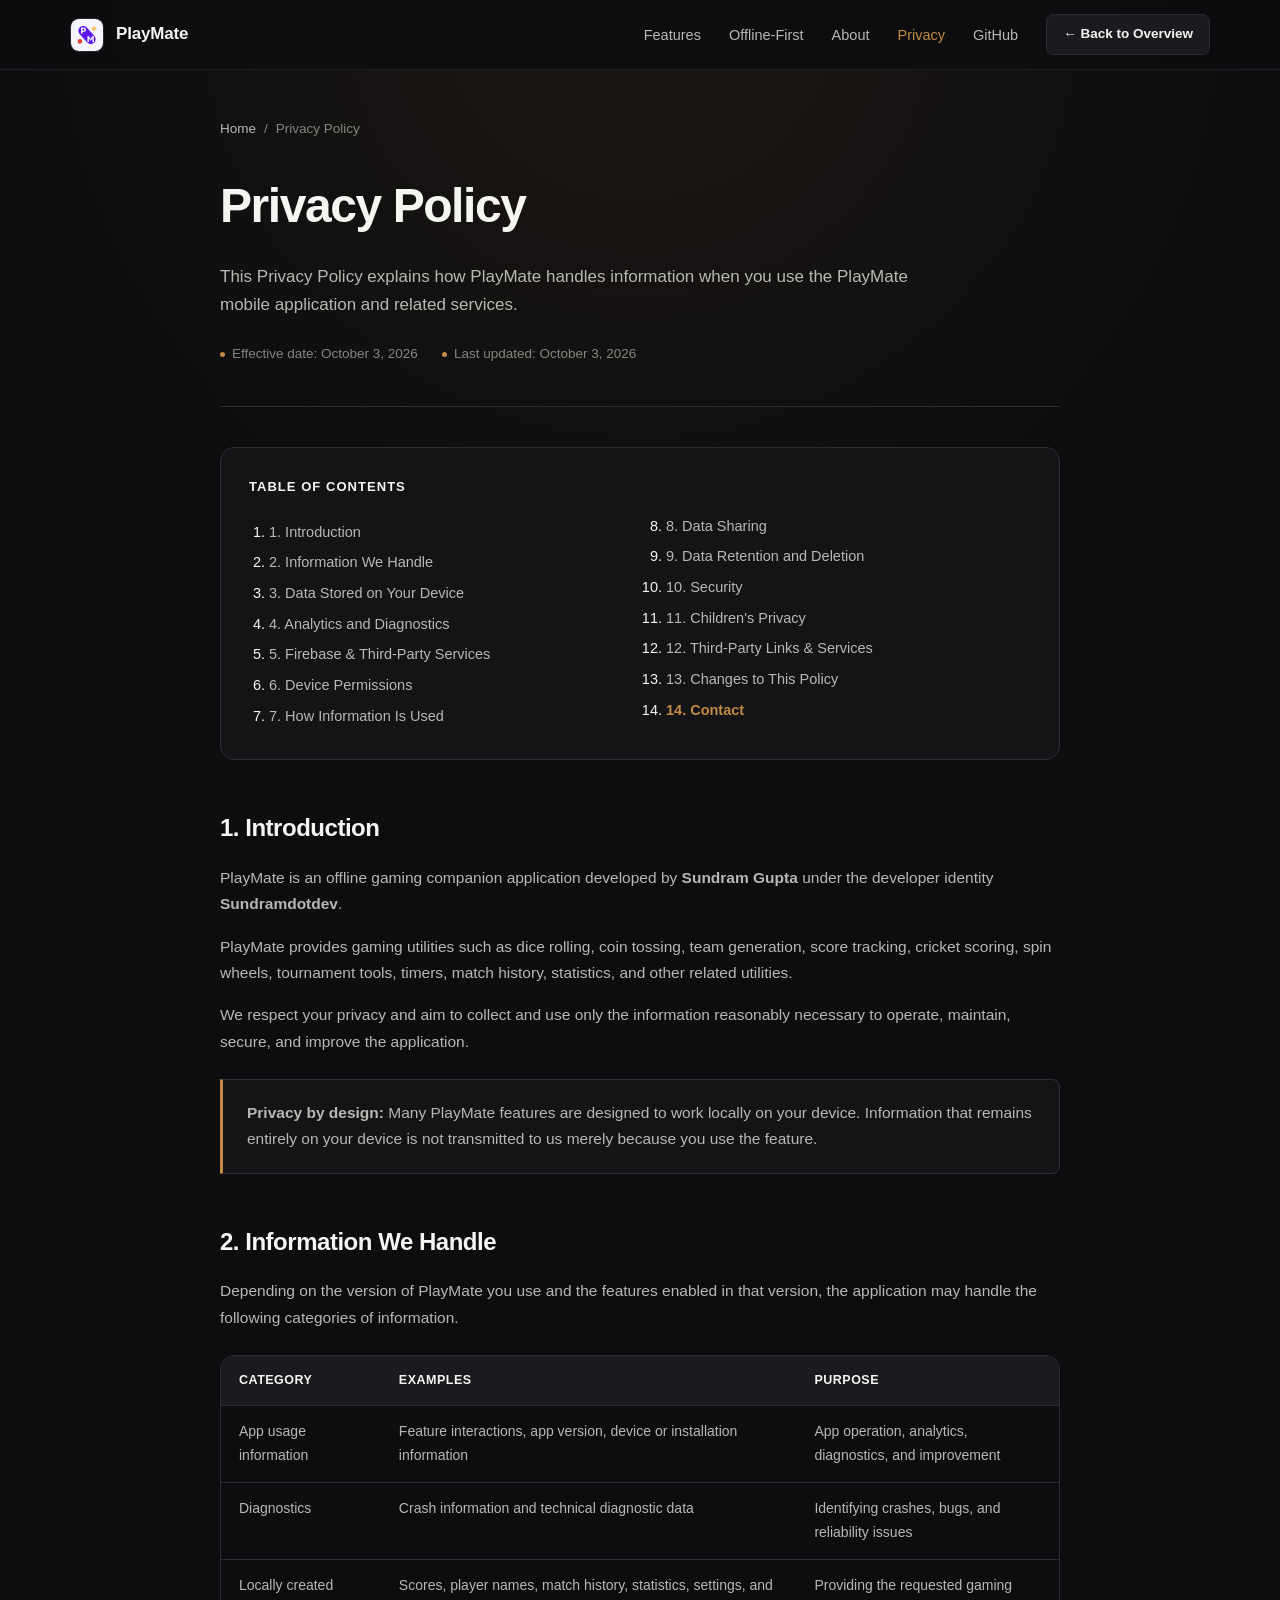
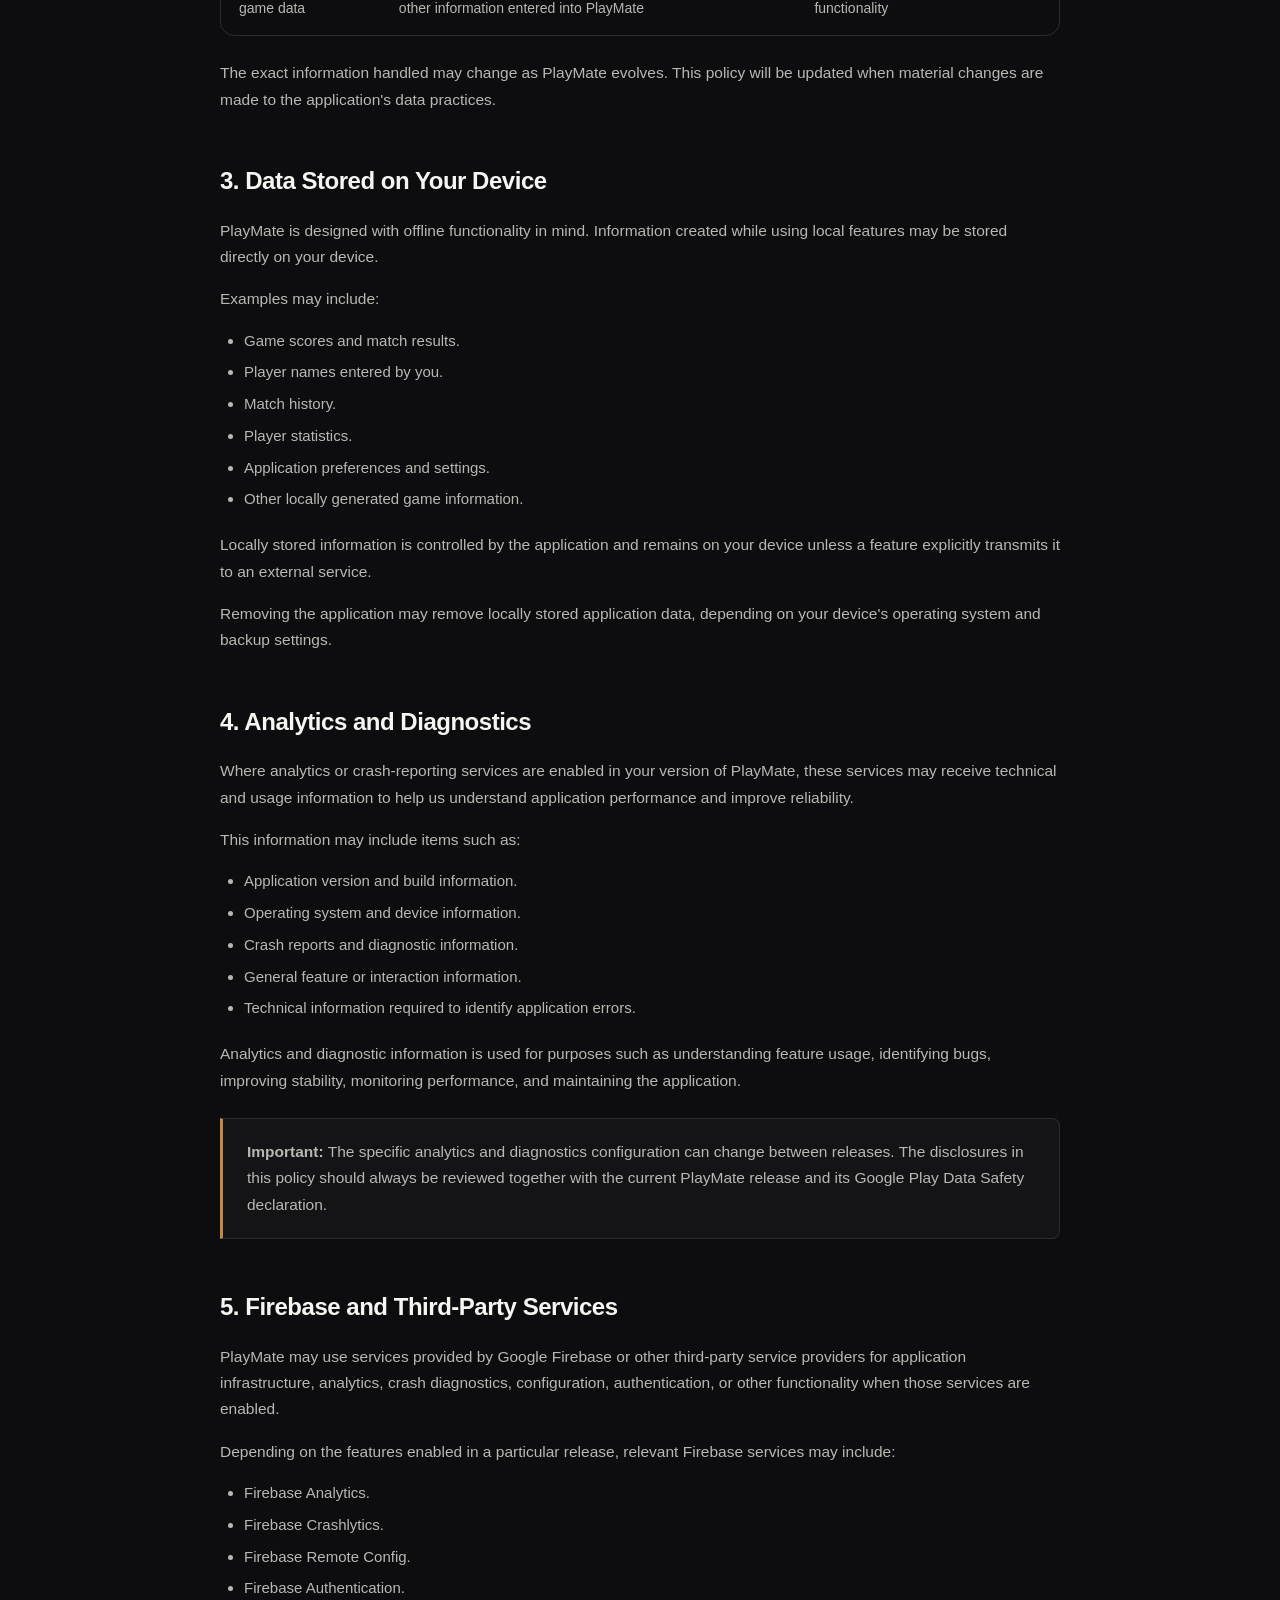
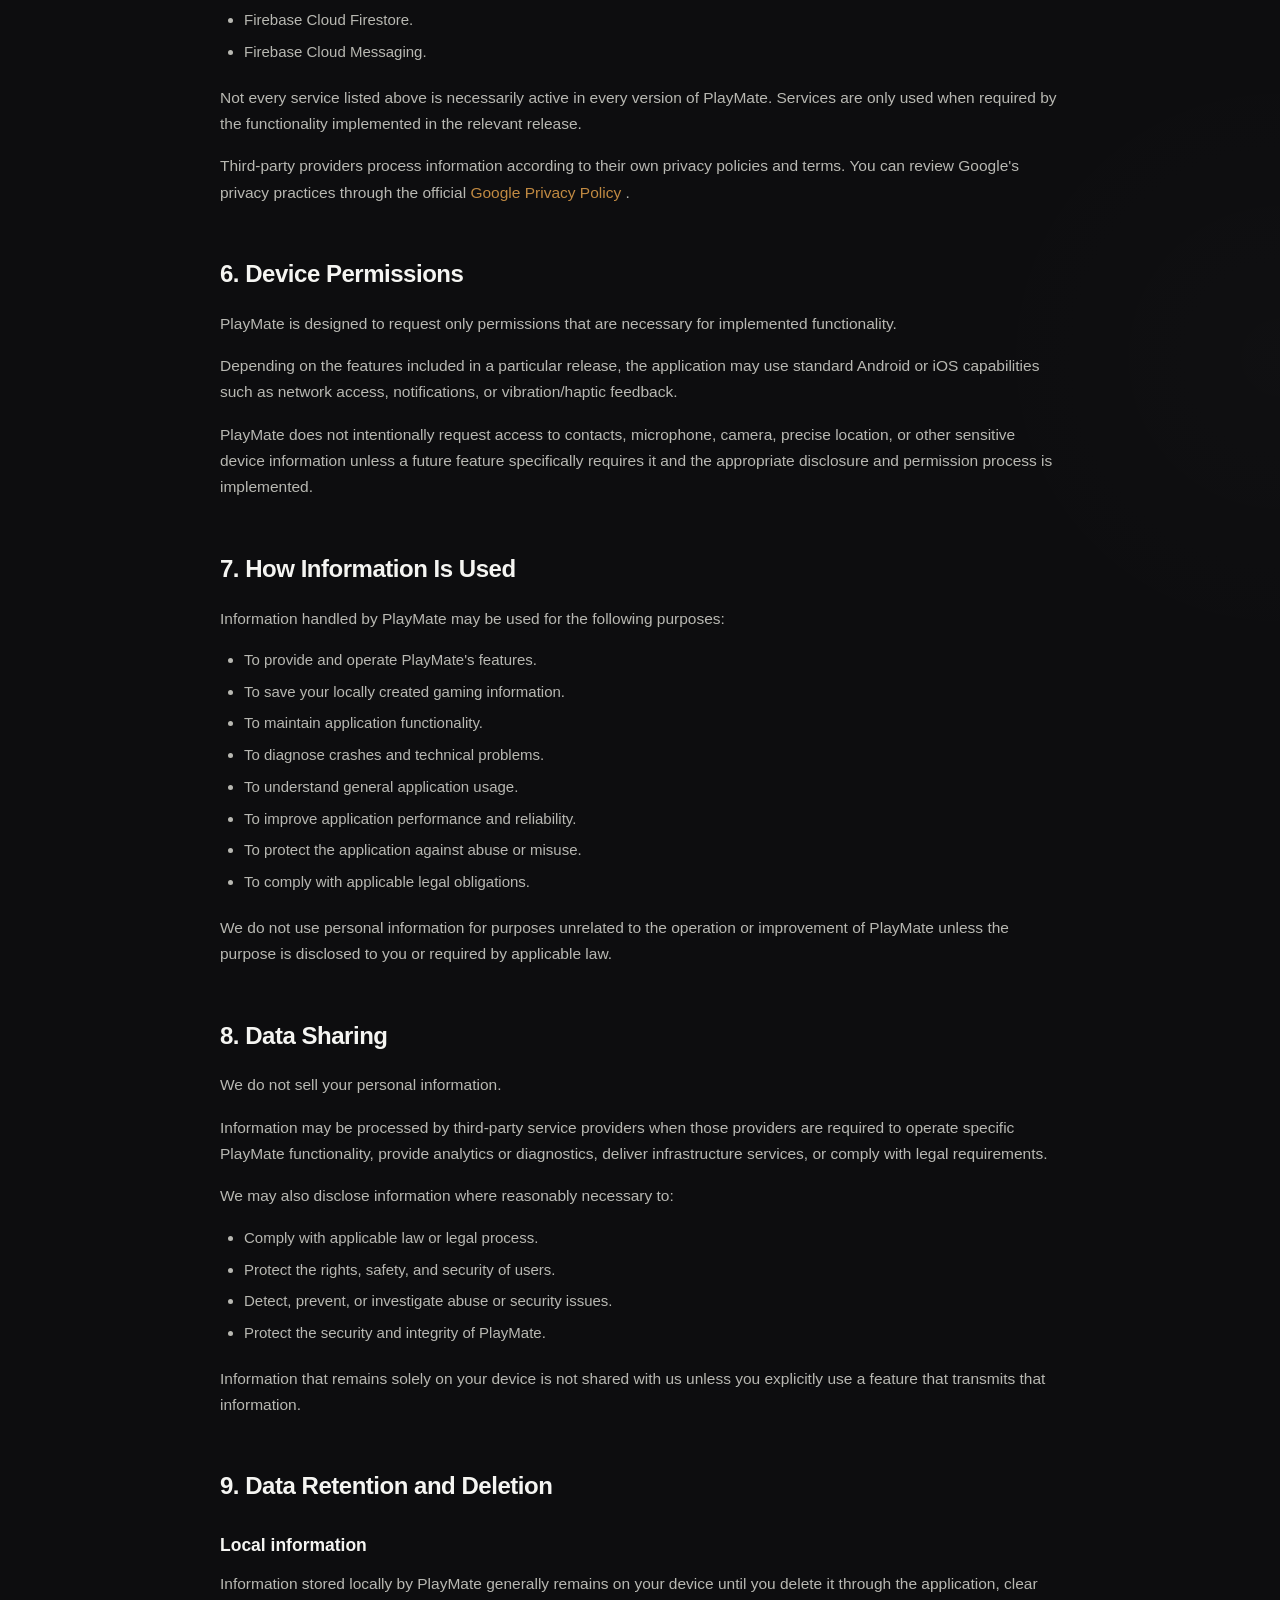
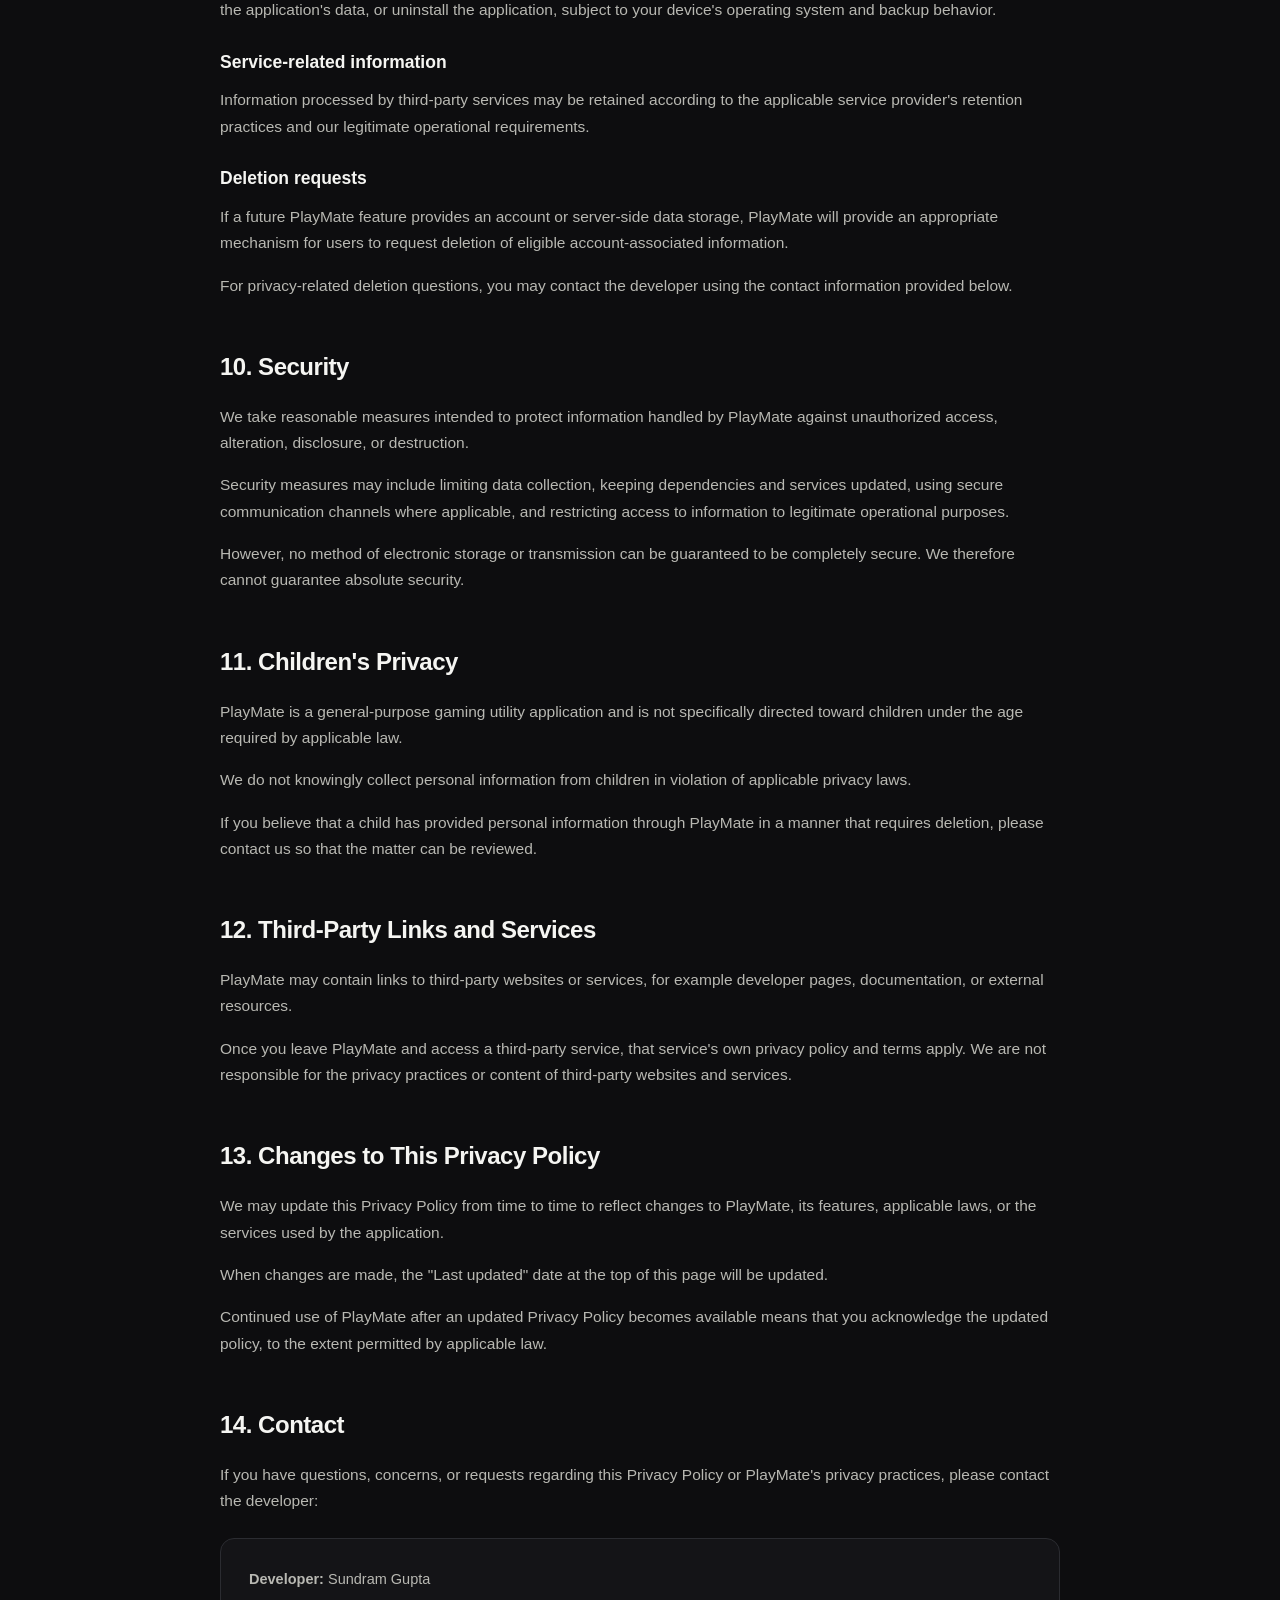
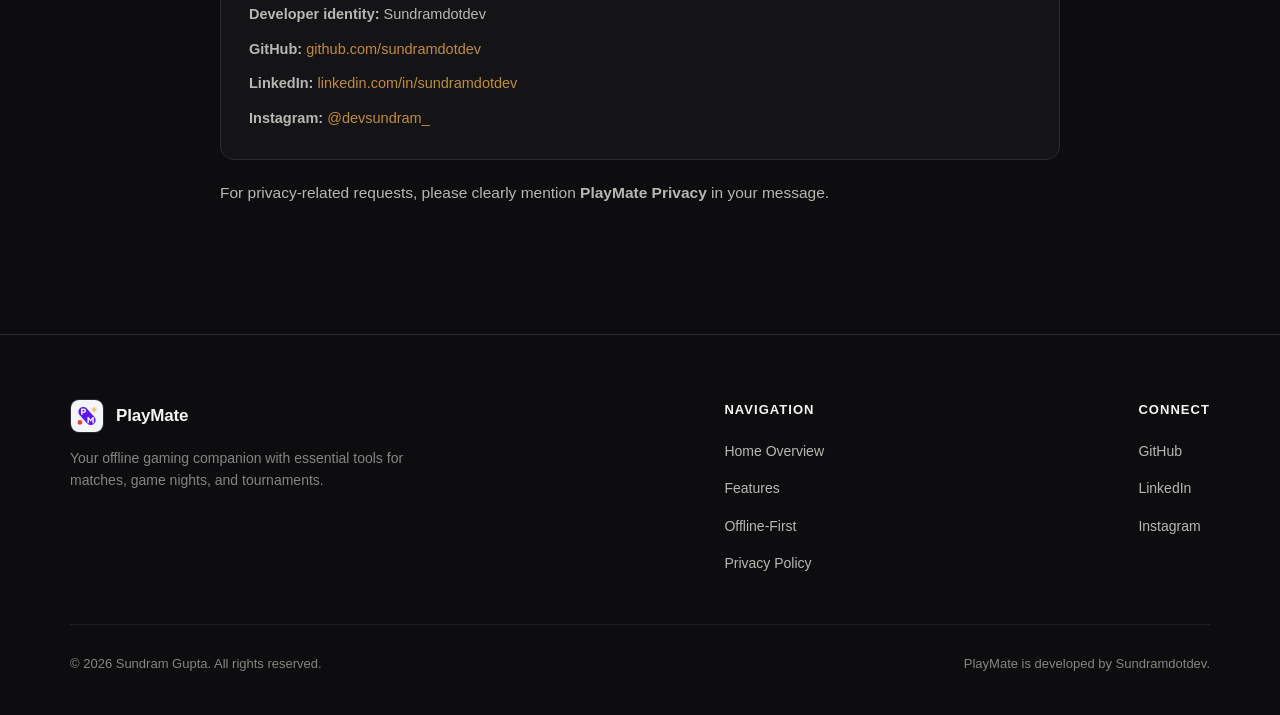
==== privacy-policy/index.html @ cf44ae7f "portfolio of playmate" ====
<!DOCTYPE html>
<html lang="en">
<head>
  <meta charset="UTF-8">
  <meta name="viewport" content="width=device-width, initial-scale=1.0">
  <meta
    name="description"
    content="PlayMate Privacy Policy — Learn how PlayMate handles information, device storage, analytics, diagnostics, security, and user privacy."
  >
  <meta name="robots" content="index, follow">
  <meta name="author" content="Sundram Gupta">
  <meta name="theme-color" content="#0D0D0F">

  <link rel="canonical" href="https://sundramdotdev.github.io/playmate-privacy-policy/privacy-policy/">

  <title>Privacy Policy — PlayMate</title>

  <!-- Favicon -->
  <link rel="icon" type="image/png" href="../assets/logo/favicon.png">
  <link rel="apple-touch-icon" href="../assets/logo/favicon.png">
  <link rel="manifest" href="../site.webmanifest">

  <!-- Open Graph / Social Sharing -->
  <meta property="og:type" content="website">
  <meta property="og:url" content="https://sundramdotdev.github.io/playmate-privacy-policy/privacy-policy/">
  <meta property="og:title" content="Privacy Policy — PlayMate">
  <meta property="og:description" content="Official PlayMate Privacy Policy — Explaining offline-first storage, analytics disclosures, permissions, and security.">
  <meta property="og:image" content="https://sundramdotdev.github.io/playmate-privacy-policy/assets/og/playmate-og.png">

  <!-- Twitter / X Cards -->
  <meta name="twitter:card" content="summary_large_image">
  <meta name="twitter:url" content="https://sundramdotdev.github.io/playmate-privacy-policy/privacy-policy/">
  <meta name="twitter:title" content="Privacy Policy — PlayMate">
  <meta name="twitter:description" content="Official PlayMate Privacy Policy — Explaining offline-first storage, analytics disclosures, permissions, and security.">
  <meta name="twitter:image" content="https://sundramdotdev.github.io/playmate-privacy-policy/assets/og/playmate-og.png">

  <!-- Structured Data -->
  <script type="application/ld+json">
  {
    "@context": "https://schema.org",
    "@type": "WebPage",
    "name": "PlayMate Privacy Policy",
    "url": "https://sundramdotdev.github.io/playmate-privacy-policy/privacy-policy/",
    "description": "Privacy Policy for the PlayMate mobile application and related services.",
    "datePublished": "2026-10-03",
    "dateModified": "2026-10-03",
    "publisher": {
      "@type": "Person",
      "name": "Sundram Gupta",
      "alternateName": "Sundramdotdev",
      "url": "https://github.com/sundramdotdev"
    }
  }
  </script>

  <!-- Production Stylesheet -->
  <link rel="stylesheet" href="../css/styles.css">
</head>
<body>
  <a href="#main-content" class="skip-link">Skip to main content</a>

  <!-- Global Header Navigation -->
  <header class="site-header">
    <div class="container nav-wrap">
      <a href="../" class="brand" aria-label="PlayMate home">
        <!-- Official PlayMate App Logo (512x512 px) -->
        <img
          src="../assets/logo/playmate-logo.png"
          alt="PlayMate logo"
          class="brand-icon"
          width="34"
          height="34"
        >
        <span>PlayMate</span>
      </a>

      <button
        class="mobile-menu-btn"
        aria-label="Toggle navigation menu"
        aria-expanded="false"
      >
        <svg fill="none" viewBox="0 0 24 24" stroke-width="2" stroke="currentColor">
          <path stroke-linecap="round" stroke-linejoin="round" d="M4 6h16M4 12h16M4 18h16"></path>
        </svg>
      </button>

      <nav aria-label="Main Navigation">
        <ul class="nav-links">
          <li><a href="../#features" class="nav-link">Features</a></li>
          <li><a href="../#offline" class="nav-link">Offline-First</a></li>
          <li><a href="../#philosophy" class="nav-link">About</a></li>
          <li><a href="./" class="nav-link active" aria-current="page">Privacy</a></li>
          <li>
            <a
              href="https://github.com/sundramdotdev"
              class="nav-link"
              target="_blank"
              rel="noopener noreferrer"
            >
              GitHub
            </a>
          </li>
          <li>
            <a href="../" class="nav-cta">
              <span>← Back to Overview</span>
            </a>
          </li>
        </ul>
      </nav>
    </div>
  </header>

  <!-- Main Content -->
  <main id="main-content" class="policy-page">
    <div class="container-narrow">

      <!-- Breadcrumbs -->
      <nav class="policy-breadcrumbs" aria-label="Breadcrumb">
        <a href="../">Home</a>
        <span aria-hidden="true">/</span>
        <span aria-current="page">Privacy Policy</span>
      </nav>

      <!-- Policy Header -->
      <header class="policy-header">
        <h1 class="policy-title">Privacy Policy</h1>

        <p class="policy-subtitle">
          This Privacy Policy explains how PlayMate handles information
          when you use the PlayMate mobile application and related services.
        </p>

        <div class="policy-meta">
          <div class="policy-meta-item">
            <span class="policy-meta-dot"></span>
            <span>Effective date: October 3, 2026</span>
          </div>

          <div class="policy-meta-item">
            <span class="policy-meta-dot"></span>
            <span>Last updated: October 3, 2026</span>
          </div>
        </div>
      </header>

      <!-- Table of Contents -->
      <nav class="toc-box" aria-label="Table of contents">
        <div class="toc-title">Table of Contents</div>
        <ol class="toc-list">
          <li><a href="#introduction">1. Introduction</a></li>
          <li><a href="#information">2. Information We Handle</a></li>
          <li><a href="#local-data">3. Data Stored on Your Device</a></li>
          <li><a href="#analytics">4. Analytics and Diagnostics</a></li>
          <li><a href="#firebase">5. Firebase & Third-Party Services</a></li>
          <li><a href="#permissions">6. Device Permissions</a></li>
          <li><a href="#use">7. How Information Is Used</a></li>
          <li><a href="#sharing">8. Data Sharing</a></li>
          <li><a href="#retention">9. Data Retention and Deletion</a></li>
          <li><a href="#security">10. Security</a></li>
          <li><a href="#children">11. Children's Privacy</a></li>
          <li><a href="#third-party">12. Third-Party Links & Services</a></li>
          <li><a href="#changes">13. Changes to This Policy</a></li>
          <li><a href="#contact">14. Contact</a></li>
        </ol>
      </nav>

      <!-- 1. Introduction -->
      <section id="introduction" class="policy-section">
        <h2>1. Introduction</h2>

        <p>
          PlayMate is an offline gaming companion application developed
          by <strong>Sundram Gupta</strong> under the developer identity
          <strong>Sundramdotdev</strong>.
        </p>

        <p>
          PlayMate provides gaming utilities such as dice rolling,
          coin tossing, team generation, score tracking, cricket
          scoring, spin wheels, tournament tools, timers, match
          history, statistics, and other related utilities.
        </p>

        <p>
          We respect your privacy and aim to collect and use only the
          information reasonably necessary to operate, maintain,
          secure, and improve the application.
        </p>

        <div class="policy-notice">
          <p>
            <strong>Privacy by design:</strong>
            Many PlayMate features are designed to work locally on your
            device. Information that remains entirely on your device is
            not transmitted to us merely because you use the feature.
          </p>
        </div>
      </section>

      <!-- 2. Information We Handle -->
      <section id="information" class="policy-section">
        <h2>2. Information We Handle</h2>

        <p>
          Depending on the version of PlayMate you use and the features
          enabled in that version, the application may handle the
          following categories of information.
        </p>

        <div class="data-table-wrapper">
          <table>
            <thead>
              <tr>
                <th scope="col">Category</th>
                <th scope="col">Examples</th>
                <th scope="col">Purpose</th>
              </tr>
            </thead>
            <tbody>
              <tr>
                <td>App usage information</td>
                <td>
                  Feature interactions, app version, device or
                  installation information
                </td>
                <td>
                  App operation, analytics, diagnostics, and
                  improvement
                </td>
              </tr>
              <tr>
                <td>Diagnostics</td>
                <td>
                  Crash information and technical diagnostic data
                </td>
                <td>
                  Identifying crashes, bugs, and reliability issues
                </td>
              </tr>
              <tr>
                <td>Locally created game data</td>
                <td>
                  Scores, player names, match history, statistics,
                  settings, and other information entered into
                  PlayMate
                </td>
                <td>
                  Providing the requested gaming functionality
                </td>
              </tr>
            </tbody>
          </table>
        </div>

        <p>
          The exact information handled may change as PlayMate evolves.
          This policy will be updated when material changes are made to
          the application's data practices.
        </p>
      </section>

      <!-- 3. Data Stored on Your Device -->
      <section id="local-data" class="policy-section">
        <h2>3. Data Stored on Your Device</h2>

        <p>
          PlayMate is designed with offline functionality in mind.
          Information created while using local features may be stored
          directly on your device.
        </p>

        <p>
          Examples may include:
        </p>

        <ul>
          <li>Game scores and match results.</li>
          <li>Player names entered by you.</li>
          <li>Match history.</li>
          <li>Player statistics.</li>
          <li>Application preferences and settings.</li>
          <li>Other locally generated game information.</li>
        </ul>

        <p>
          Locally stored information is controlled by the application
          and remains on your device unless a feature explicitly
          transmits it to an external service.
        </p>

        <p>
          Removing the application may remove locally stored
          application data, depending on your device's operating system
          and backup settings.
        </p>
      </section>

      <!-- 4. Analytics and Diagnostics -->
      <section id="analytics" class="policy-section">
        <h2>4. Analytics and Diagnostics</h2>

        <p>
          Where analytics or crash-reporting services are enabled in
          your version of PlayMate, these services may receive technical
          and usage information to help us understand application
          performance and improve reliability.
        </p>

        <p>
          This information may include items such as:
        </p>

        <ul>
          <li>Application version and build information.</li>
          <li>Operating system and device information.</li>
          <li>Crash reports and diagnostic information.</li>
          <li>General feature or interaction information.</li>
          <li>Technical information required to identify application errors.</li>
        </ul>

        <p>
          Analytics and diagnostic information is used for purposes such
          as understanding feature usage, identifying bugs, improving
          stability, monitoring performance, and maintaining the
          application.
        </p>

        <div class="policy-notice">
          <p>
            <strong>Important:</strong>
            The specific analytics and diagnostics configuration can
            change between releases. The disclosures in this policy
            should always be reviewed together with the current
            PlayMate release and its Google Play Data Safety
            declaration.
          </p>
        </div>
      </section>

      <!-- 5. Firebase and Third-Party Services -->
      <section id="firebase" class="policy-section">
        <h2>5. Firebase and Third-Party Services</h2>

        <p>
          PlayMate may use services provided by Google Firebase or other
          third-party service providers for application infrastructure,
          analytics, crash diagnostics, configuration, authentication,
          or other functionality when those services are enabled.
        </p>

        <p>
          Depending on the features enabled in a particular release,
          relevant Firebase services may include:
        </p>

        <ul>
          <li>Firebase Analytics.</li>
          <li>Firebase Crashlytics.</li>
          <li>Firebase Remote Config.</li>
          <li>Firebase Authentication.</li>
          <li>Firebase Cloud Firestore.</li>
          <li>Firebase Cloud Messaging.</li>
        </ul>

        <p>
          Not every service listed above is necessarily active in every
          version of PlayMate. Services are only used when required by
          the functionality implemented in the relevant release.
        </p>

        <p>
          Third-party providers process information according to their
          own privacy policies and terms. You can review Google's
          privacy practices through the official
          <a
            href="https://policies.google.com/privacy"
            target="_blank"
            rel="noopener noreferrer"
          >
            Google Privacy Policy
          </a>.
        </p>
      </section>

      <!-- 6. Device Permissions -->
      <section id="permissions" class="policy-section">
        <h2>6. Device Permissions</h2>

        <p>
          PlayMate is designed to request only permissions that are
          necessary for implemented functionality.
        </p>

        <p>
          Depending on the features included in a particular release,
          the application may use standard Android or iOS capabilities
          such as network access, notifications, or vibration/haptic
          feedback.
        </p>

        <p>
          PlayMate does not intentionally request access to contacts,
          microphone, camera, precise location, or other sensitive
          device information unless a future feature specifically
          requires it and the appropriate disclosure and permission
          process is implemented.
        </p>
      </section>

      <!-- 7. How Information Is Used -->
      <section id="use" class="policy-section">
        <h2>7. How Information Is Used</h2>

        <p>
          Information handled by PlayMate may be used for the following
          purposes:
        </p>

        <ul>
          <li>To provide and operate PlayMate's features.</li>
          <li>To save your locally created gaming information.</li>
          <li>To maintain application functionality.</li>
          <li>To diagnose crashes and technical problems.</li>
          <li>To understand general application usage.</li>
          <li>To improve application performance and reliability.</li>
          <li>To protect the application against abuse or misuse.</li>
          <li>To comply with applicable legal obligations.</li>
        </ul>

        <p>
          We do not use personal information for purposes unrelated to
          the operation or improvement of PlayMate unless the purpose is
          disclosed to you or required by applicable law.
        </p>
      </section>

      <!-- 8. Data Sharing -->
      <section id="sharing" class="policy-section">
        <h2>8. Data Sharing</h2>

        <p>
          We do not sell your personal information.
        </p>

        <p>
          Information may be processed by third-party service providers
          when those providers are required to operate specific PlayMate
          functionality, provide analytics or diagnostics, deliver
          infrastructure services, or comply with legal requirements.
        </p>

        <p>
          We may also disclose information where reasonably necessary
          to:
        </p>

        <ul>
          <li>Comply with applicable law or legal process.</li>
          <li>Protect the rights, safety, and security of users.</li>
          <li>Detect, prevent, or investigate abuse or security issues.</li>
          <li>Protect the security and integrity of PlayMate.</li>
        </ul>

        <p>
          Information that remains solely on your device is not shared
          with us unless you explicitly use a feature that transmits
          that information.
        </p>
      </section>

      <!-- 9. Data Retention and Deletion -->
      <section id="retention" class="policy-section">
        <h2>9. Data Retention and Deletion</h2>

        <h3>Local information</h3>
        <p>
          Information stored locally by PlayMate generally remains on
          your device until you delete it through the application,
          clear the application's data, or uninstall the application,
          subject to your device's operating system and backup behavior.
        </p>

        <h3>Service-related information</h3>
        <p>
          Information processed by third-party services may be retained
          according to the applicable service provider's retention
          practices and our legitimate operational requirements.
        </p>

        <h3>Deletion requests</h3>
        <p>
          If a future PlayMate feature provides an account or server-side
          data storage, PlayMate will provide an appropriate mechanism
          for users to request deletion of eligible account-associated
          information.
        </p>

        <p>
          For privacy-related deletion questions, you may contact the
          developer using the contact information provided below.
        </p>
      </section>

      <!-- 10. Security -->
      <section id="security" class="policy-section">
        <h2>10. Security</h2>

        <p>
          We take reasonable measures intended to protect information
          handled by PlayMate against unauthorized access, alteration,
          disclosure, or destruction.
        </p>

        <p>
          Security measures may include limiting data collection,
          keeping dependencies and services updated, using secure
          communication channels where applicable, and restricting
          access to information to legitimate operational purposes.
        </p>

        <p>
          However, no method of electronic storage or transmission can
          be guaranteed to be completely secure. We therefore cannot
          guarantee absolute security.
        </p>
      </section>

      <!-- 11. Children's Privacy -->
      <section id="children" class="policy-section">
        <h2>11. Children's Privacy</h2>

        <p>
          PlayMate is a general-purpose gaming utility application and
          is not specifically directed toward children under the age
          required by applicable law.
        </p>

        <p>
          We do not knowingly collect personal information from children
          in violation of applicable privacy laws.
        </p>

        <p>
          If you believe that a child has provided personal information
          through PlayMate in a manner that requires deletion, please
          contact us so that the matter can be reviewed.
        </p>
      </section>

      <!-- 12. Third-Party Links and Services -->
      <section id="third-party" class="policy-section">
        <h2>12. Third-Party Links and Services</h2>

        <p>
          PlayMate may contain links to third-party websites or services,
          for example developer pages, documentation, or external
          resources.
        </p>

        <p>
          Once you leave PlayMate and access a third-party service, that
          service's own privacy policy and terms apply. We are not
          responsible for the privacy practices or content of
          third-party websites and services.
        </p>
      </section>

      <!-- 13. Changes to This Privacy Policy -->
      <section id="changes" class="policy-section">
        <h2>13. Changes to This Privacy Policy</h2>

        <p>
          We may update this Privacy Policy from time to time to reflect
          changes to PlayMate, its features, applicable laws, or the
          services used by the application.
        </p>

        <p>
          When changes are made, the "Last updated" date at the top of
          this page will be updated.
        </p>

        <p>
          Continued use of PlayMate after an updated Privacy Policy
          becomes available means that you acknowledge the updated
          policy, to the extent permitted by applicable law.
        </p>
      </section>

      <!-- 14. Contact -->
      <section id="contact" class="policy-section">
        <h2>14. Contact</h2>

        <p>
          If you have questions, concerns, or requests regarding this
          Privacy Policy or PlayMate's privacy practices, please contact
          the developer:
        </p>

        <div class="contact-card">
          <p>
            <strong>Developer:</strong>
            Sundram Gupta
          </p>

          <p>
            <strong>Developer identity:</strong>
            Sundramdotdev
          </p>

          <p>
            <strong>GitHub:</strong>
            <a
              href="https://github.com/sundramdotdev"
              target="_blank"
              rel="noopener noreferrer"
            >
              github.com/sundramdotdev
            </a>
          </p>

          <p>
            <strong>LinkedIn:</strong>
            <a
              href="https://linkedin.com/in/sundramdotdev"
              target="_blank"
              rel="noopener noreferrer"
            >
              linkedin.com/in/sundramdotdev
            </a>
          </p>

          <p>
            <strong>Instagram:</strong>
            <a
              href="https://www.instagram.com/devsundram_?stkn=dXBva2IwMzZxbHY1"
              target="_blank"
              rel="noopener noreferrer"
            >
              @devsundram_
            </a>
          </p>
        </div>

        <p style="margin-top: 20px;">
          For privacy-related requests, please clearly mention
          <strong>PlayMate Privacy</strong> in your message.
        </p>
      </section>

    </div>
  </main>

  <!-- Global Footer -->
  <footer class="site-footer">
    <div class="container">
      <div class="footer-top">
        <div class="footer-brand">
          <a href="../" class="brand" aria-label="PlayMate home">
            <img
              src="../assets/logo/playmate-logo.png"
              alt="PlayMate logo"
              class="brand-icon"
              width="34"
              height="34"
            >
            <span>PlayMate</span>
          </a>
          <p>Your offline gaming companion with essential tools for matches, game nights, and tournaments.</p>
        </div>

        <div class="footer-nav-col">
          <h4>Navigation</h4>
          <ul class="footer-nav-links">
            <li><a href="../">Home Overview</a></li>
            <li><a href="../#features">Features</a></li>
            <li><a href="../#offline">Offline-First</a></li>
            <li><a href="./">Privacy Policy</a></li>
          </ul>
        </div>

        <div class="footer-nav-col">
          <h4>Connect</h4>
          <ul class="footer-nav-links">
            <li>
              <a
                href="https://github.com/sundramdotdev"
                target="_blank"
                rel="noopener noreferrer"
              >
                GitHub
              </a>
            </li>
            <li>
              <a
                href="https://linkedin.com/in/sundramdotdev"
                target="_blank"
                rel="noopener noreferrer"
              >
                LinkedIn
              </a>
            </li>
            <li>
              <a
                href="https://www.instagram.com/devsundram_?stkn=dXBva2IwMzZxbHY1"
                target="_blank"
                rel="noopener noreferrer"
              >
                Instagram
              </a>
            </li>
          </ul>
        </div>
      </div>

      <div class="footer-bottom">
        <div>© 2026 Sundram Gupta. All rights reserved.</div>
        <div>PlayMate is developed by Sundramdotdev.</div>
      </div>
    </div>
  </footer>

  <script src="../js/main.js"></script>
</body>
</html>
---- css/styles.css ----
/**
 * PLAYMATE — Official Stylesheet
 * Brand: PlayMate (Your offline gaming companion)
 * Developer: Sundram Gupta / Sundramdotdev
 * Design: Minimal, Dark-first, Restrained, Accessible, Mobile-first
 */

:root {
  /* Color Palette */
  --bg: #0D0D0F;
  --surface: #141417;
  --surface-2: #1A1A1F;
  --surface-elevated: #222228;
  --border: #2B2C31;
  --border-subtle: #1F2025;

  --text: #F5F5F2;
  --text-secondary: #B8B8B2;
  --text-muted: #85857F;

  --accent: #C18A42;
  --accent-hover: #D4A373;
  --accent-subtle: rgba(193, 138, 66, 0.12);
  --accent-glow: rgba(193, 138, 66, 0.08);

  --success: #4E9A68;
  --success-bg: rgba(78, 154, 104, 0.12);
  --badge-coming-soon: #85857F;
  --badge-coming-soon-bg: rgba(133, 133, 127, 0.12);

  /* Layout & Geometry */
  --container-max: 1140px;
  --container-narrow: 840px;
  --radius-sm: 8px;
  --radius-md: 14px;
  --radius-lg: 20px;
  --radius-pill: 9999px;

  /* Typography */
  --font-sans: -apple-system, BlinkMacSystemFont, "Segoe UI", Roboto, Helvetica, Arial, sans-serif;
  --font-mono: ui-monospace, SFMono-Regular, "SF Mono", Menlo, Consolas, monospace;

  /* Header Height */
  --header-height: 70px;
}

/* Modern Reset */
*,
*::before,
*::after {
  box-sizing: border-box;
}

html {
  scroll-behavior: smooth;
  background-color: var(--bg);
  color-scheme: dark;
}

body {
  margin: 0;
  padding: 0;
  background-color: var(--bg);
  background-image:
    radial-gradient(circle at 50% 0%, var(--accent-glow) 0%, transparent 40rem),
    radial-gradient(circle at 100% 50%, rgba(255, 255, 255, 0.01) 0%, transparent 20rem);
  color: var(--text);
  font-family: var(--font-sans);
  font-size: 16px;
  line-height: 1.7;
  -webkit-font-smoothing: antialiased;
  -moz-osx-font-smoothing: grayscale;
  text-rendering: optimizeLegibility;
  overflow-x: hidden;
}

img,
svg {
  display: block;
  max-width: 100%;
}

a {
  color: var(--accent);
  text-decoration: none;
  transition: color 0.15s ease, opacity 0.15s ease;
}

a:hover {
  color: var(--accent-hover);
}

::selection {
  background-color: rgba(193, 138, 66, 0.3);
  color: var(--text);
}

/* Skip link for accessibility */
.skip-link {
  position: absolute;
  top: -60px;
  left: 20px;
  background: var(--accent);
  color: #0D0D0F;
  padding: 10px 18px;
  font-weight: 700;
  border-radius: var(--radius-sm);
  z-index: 9999;
  transition: top 0.2s ease;
}

.skip-link:focus {
  top: 15px;
  outline: 3px solid #FFF;
}

/* Focus Visible States */
:focus-visible {
  outline: 2px solid var(--accent);
  outline-offset: 3px;
}

/* Layout Containers */
.container {
  width: min(calc(100% - 40px), var(--container-max));
  margin-inline: auto;
}

.container-narrow {
  width: min(calc(100% - 40px), var(--container-narrow));
  margin-inline: auto;
}

/* -------------------------------------------------------------
   Header & Sticky Navigation
   ------------------------------------------------------------- */
.site-header {
  position: sticky;
  top: 0;
  z-index: 1000;
  height: var(--header-height);
  background-color: rgba(13, 13, 15, 0.88);
  backdrop-filter: blur(14px);
  -webkit-backdrop-filter: blur(14px);
  border-bottom: 1px solid var(--border-subtle);
  transition: border-color 0.2s ease, background-color 0.2s ease;
}

.nav-wrap {
  display: flex;
  align-items: center;
  justify-content: space-between;
  height: 100%;
}

.brand {
  display: inline-flex;
  align-items: center;
  gap: 12px;
  color: var(--text);
  font-size: 17px;
  font-weight: 700;
  letter-spacing: -0.01em;
}

.brand:hover {
  color: var(--text);
}

.brand-icon {
  width: 34px;
  height: 34px;
  border-radius: 9px;
  border: 1px solid var(--border);
  background: #000000;
  object-fit: contain;
}

.nav-links {
  display: flex;
  align-items: center;
  gap: 28px;
  list-style: none;
  margin: 0;
  padding: 0;
}

.nav-link {
  color: var(--text-secondary);
  font-size: 14.5px;
  font-weight: 500;
  transition: color 0.15s ease;
}

.nav-link:hover {
  color: var(--text);
  text-decoration: none;
}

.nav-link.active {
  color: var(--accent);
}

.nav-cta {
  display: inline-flex;
  align-items: center;
  gap: 6px;
  padding: 8px 16px;
  font-size: 13.5px;
  font-weight: 600;
  color: var(--text);
  background: var(--surface-2);
  border: 1px solid var(--border);
  border-radius: var(--radius-sm);
  transition: background-color 0.15s ease, border-color 0.15s ease;
}

.nav-cta:hover {
  background: var(--surface-elevated);
  border-color: var(--accent);
  color: var(--text);
  text-decoration: none;
}

/* Mobile Menu Toggle */
.mobile-menu-btn {
  display: none;
  align-items: center;
  justify-content: center;
  width: 40px;
  height: 40px;
  background: transparent;
  border: 1px solid var(--border);
  border-radius: var(--radius-sm);
  color: var(--text);
  cursor: pointer;
  padding: 0;
}

.mobile-menu-btn:hover {
  background: var(--surface);
}

.mobile-menu-btn svg {
  width: 20px;
  height: 20px;
  stroke: currentColor;
}

/* -------------------------------------------------------------
   Hero Section
   ------------------------------------------------------------- */
.hero {
  padding: 80px 0 64px;
  position: relative;
}

.hero-grid {
  display: grid;
  grid-template-columns: 1.15fr 0.85fr;
  align-items: center;
  gap: 48px;
}

.hero-content {
  display: flex;
  flex-direction: column;
  align-items: flex-start;
}

.eyebrow {
  display: inline-flex;
  align-items: center;
  gap: 8px;
  padding: 6px 14px;
  font-size: 12px;
  font-weight: 700;
  letter-spacing: 0.08em;
  text-transform: uppercase;
  color: var(--accent);
  background: var(--accent-subtle);
  border: 1px solid rgba(193, 138, 66, 0.25);
  border-radius: var(--radius-pill);
  margin-bottom: 24px;
}

.eyebrow-dot {
  width: 6px;
  height: 6px;
  border-radius: 50%;
  background: var(--accent);
}

.hero-title {
  margin: 0 0 20px;
  font-size: clamp(34px, 5.2vw, 56px);
  font-weight: 800;
  line-height: 1.15;
  letter-spacing: -0.035em;
  color: var(--text);
}

.hero-desc {
  margin: 0 0 32px;
  font-size: clamp(16px, 2vw, 18.5px);
  line-height: 1.65;
  color: var(--text-secondary);
  max-width: 580px;
}

.hero-actions {
  display: flex;
  flex-wrap: wrap;
  align-items: center;
  gap: 14px;
  margin-bottom: 32px;
}

.btn {
  display: inline-flex;
  align-items: center;
  justify-content: center;
  gap: 8px;
  padding: 13px 26px;
  font-size: 15px;
  font-weight: 650;
  border-radius: var(--radius-sm);
  cursor: pointer;
  transition: all 0.15s ease;
  text-decoration: none;
  white-space: nowrap;
}

.btn-primary {
  background-color: var(--accent);
  color: #0D0D0F;
  border: 1px solid var(--accent);
}

.btn-primary:hover {
  background-color: var(--accent-hover);
  border-color: var(--accent-hover);
  color: #0D0D0F;
  text-decoration: none;
  transform: translateY(-1px);
}

.btn-secondary {
  background-color: var(--surface);
  color: var(--text);
  border: 1px solid var(--border);
}

.btn-secondary:hover {
  background-color: var(--surface-2);
  border-color: var(--text-muted);
  color: var(--text);
  text-decoration: none;
  transform: translateY(-1px);
}

.hero-meta {
  display: flex;
  flex-wrap: wrap;
  gap: 16px 24px;
  font-size: 13.5px;
  color: var(--text-muted);
}

.hero-meta-item {
  display: inline-flex;
  align-items: center;
  gap: 7px;
}

.hero-meta-item svg {
  width: 16px;
  height: 16px;
  color: var(--accent);
}

/* Hero Right Column — Product Graphic & Logo Frame */
.hero-visual {
  display: flex;
  justify-content: center;
  align-items: center;
  position: relative;
}

.product-card {
  width: 100%;
  max-width: 400px;
  background: var(--surface);
  border: 1px solid var(--border);
  border-radius: var(--radius-lg);
  padding: 36px 32px;
  display: flex;
  flex-direction: column;
  align-items: center;
  text-align: center;
  position: relative;
  box-shadow: 0 20px 40px rgba(0, 0, 0, 0.45);
}

.logo-container {
  width: 160px;
  height: 160px;
  border-radius: 28px;
  border: 1px solid var(--border);
  background: #000000;
  display: flex;
  align-items: center;
  justify-content: center;
  margin-bottom: 24px;
  overflow: hidden;
  box-shadow: inset 0 1px 0 rgba(255, 255, 255, 0.05);
}

.product-logo {
  width: 100%;
  height: 100%;
  object-fit: contain;
}

.product-name {
  font-size: 24px;
  font-weight: 750;
  letter-spacing: -0.02em;
  margin: 0 0 6px;
  color: var(--text);
}

.product-tagline {
  font-size: 14.5px;
  color: var(--text-secondary);
  margin: 0 0 20px;
}

.product-pills {
  display: flex;
  flex-wrap: wrap;
  justify-content: center;
  gap: 8px;
  width: 100%;
}

.product-pill {
  font-size: 12px;
  font-weight: 600;
  padding: 4px 10px;
  border-radius: var(--radius-pill);
  background: var(--surface-2);
  border: 1px solid var(--border-subtle);
  color: var(--text-secondary);
}

/* -------------------------------------------------------------
   Trust / Positioning Statement
   ------------------------------------------------------------- */
.trust-banner {
  padding: 48px 0;
  border-top: 1px solid var(--border-subtle);
  border-bottom: 1px solid var(--border-subtle);
  background: rgba(20, 20, 23, 0.4);
}

.trust-content {
  display: flex;
  flex-direction: column;
  align-items: center;
  text-align: center;
  max-width: 760px;
  margin-inline: auto;
}

.trust-eyebrow {
  font-size: 12px;
  font-weight: 750;
  letter-spacing: 0.12em;
  text-transform: uppercase;
  color: var(--accent);
  margin-bottom: 12px;
}

.trust-headline {
  font-size: clamp(22px, 3.2vw, 30px);
  font-weight: 750;
  letter-spacing: -0.02em;
  color: var(--text);
  margin: 0 0 14px;
  line-height: 1.3;
}

.trust-desc {
  font-size: 15.5px;
  color: var(--text-secondary);
  line-height: 1.65;
  margin: 0;
}

/* -------------------------------------------------------------
   Common Section Headers
   ------------------------------------------------------------- */
.section {
  padding: 96px 0;
  position: relative;
}

.section-header {
  margin-bottom: 56px;
}

.section-header.center {
  text-align: center;
  max-width: 680px;
  margin-inline: auto;
}

.section-tag {
  display: inline-block;
  font-size: 12px;
  font-weight: 750;
  letter-spacing: 0.1em;
  text-transform: uppercase;
  color: var(--accent);
  margin-bottom: 12px;
}

.section-title {
  margin: 0 0 16px;
  font-size: clamp(28px, 4vw, 40px);
  font-weight: 750;
  letter-spacing: -0.03em;
  line-height: 1.25;
  color: var(--text);
}

.section-subtitle {
  margin: 0;
  font-size: 16.5px;
  color: var(--text-secondary);
  line-height: 1.65;
}

/* -------------------------------------------------------------
   Features Grid
   ------------------------------------------------------------- */
.features-grid {
  display: grid;
  grid-template-columns: repeat(auto-fill, minmax(320px, 1fr));
  gap: 20px;
}

.feature-card {
  background: var(--surface);
  border: 1px solid var(--border);
  border-radius: var(--radius-md);
  padding: 28px;
  display: flex;
  flex-direction: column;
  transition: transform 0.15s ease, border-color 0.15s ease;
}

.feature-card:hover {
  border-color: rgba(193, 138, 66, 0.4);
  transform: translateY(-2px);
}

.feature-top {
  display: flex;
  align-items: center;
  justify-content: space-between;
  margin-bottom: 20px;
}

.feature-icon-wrap {
  width: 44px;
  height: 44px;
  border-radius: 10px;
  background: var(--surface-2);
  border: 1px solid var(--border);
  display: flex;
  align-items: center;
  justify-content: center;
  color: var(--accent);
}

.feature-icon-wrap svg {
  width: 22px;
  height: 22px;
}

.badge {
  font-size: 11px;
  font-weight: 700;
  letter-spacing: 0.04em;
  text-transform: uppercase;
  padding: 4px 9px;
  border-radius: var(--radius-pill);
}

.badge-available {
  color: var(--success);
  background: var(--success-bg);
  border: 1px solid rgba(78, 154, 104, 0.25);
}

.badge-coming-soon {
  color: var(--badge-coming-soon);
  background: var(--badge-coming-soon-bg);
  border: 1px solid rgba(133, 133, 127, 0.2);
}

.feature-name {
  font-size: 19px;
  font-weight: 700;
  letter-spacing: -0.015em;
  margin: 0 0 10px;
  color: var(--text);
}

.feature-desc {
  margin: 0;
  font-size: 14.5px;
  color: var(--text-secondary);
  line-height: 1.6;
}

/* -------------------------------------------------------------
   Offline-First Section
   ------------------------------------------------------------- */
.offline-section {
  background: var(--surface);
  border-top: 1px solid var(--border);
  border-bottom: 1px solid var(--border);
}

.offline-grid {
  display: grid;
  grid-template-columns: 1fr 1fr;
  gap: 56px;
  align-items: center;
}

.offline-details {
  display: flex;
  flex-direction: column;
  gap: 24px;
}

.pillar-item {
  display: flex;
  gap: 16px;
}

.pillar-bullet {
  flex-shrink: 0;
  width: 28px;
  height: 28px;
  border-radius: 8px;
  background: var(--accent-subtle);
  border: 1px solid rgba(193, 138, 66, 0.3);
  display: flex;
  align-items: center;
  justify-content: center;
  color: var(--accent);
  margin-top: 2px;
}

.pillar-bullet svg {
  width: 15px;
  height: 15px;
}

.pillar-text h3 {
  margin: 0 0 6px;
  font-size: 16.5px;
  font-weight: 700;
  color: var(--text);
}

.pillar-text p {
  margin: 0;
  font-size: 14px;
  color: var(--text-secondary);
  line-height: 1.6;
}

.offline-callout-card {
  background: var(--bg);
  border: 1px solid var(--border);
  border-radius: var(--radius-lg);
  padding: 36px;
  display: flex;
  flex-direction: column;
  gap: 20px;
}

.callout-header {
  display: flex;
  align-items: center;
  gap: 12px;
}

.callout-header svg {
  width: 24px;
  height: 24px;
  color: var(--accent);
}

.callout-header h3 {
  margin: 0;
  font-size: 18px;
  font-weight: 700;
  color: var(--text);
}

.callout-body {
  margin: 0;
  font-size: 14.5px;
  color: var(--text-secondary);
  line-height: 1.65;
}

.callout-meta {
  padding-top: 16px;
  border-top: 1px solid var(--border-subtle);
  font-size: 12.5px;
  color: var(--text-muted);
}

/* -------------------------------------------------------------
   Use Cases Section
   ------------------------------------------------------------- */
.use-cases-grid {
  display: grid;
  grid-template-columns: repeat(auto-fill, minmax(240px, 1fr));
  gap: 16px;
}

.use-case-card {
  background: var(--surface);
  border: 1px solid var(--border);
  border-radius: var(--radius-md);
  padding: 22px;
  display: flex;
  align-items: flex-start;
  gap: 14px;
}

.use-case-icon {
  width: 36px;
  height: 36px;
  border-radius: 8px;
  background: var(--surface-2);
  border: 1px solid var(--border-subtle);
  display: flex;
  align-items: center;
  justify-content: center;
  color: var(--accent);
  flex-shrink: 0;
}

.use-case-icon svg {
  width: 18px;
  height: 18px;
}

.use-case-info h3 {
  margin: 0 0 4px;
  font-size: 16px;
  font-weight: 700;
  color: var(--text);
}

.use-case-info p {
  margin: 0;
  font-size: 13px;
  color: var(--text-muted);
  line-height: 1.45;
}

/* -------------------------------------------------------------
   Product Philosophy Section
   ------------------------------------------------------------- */
.philosophy-grid {
  display: grid;
  grid-template-columns: repeat(auto-fit, minmax(280px, 1fr));
  gap: 24px;
}

.philosophy-card {
  background: var(--surface);
  border: 1px solid var(--border);
  border-radius: var(--radius-md);
  padding: 30px;
}

.philosophy-num {
  font-size: 13px;
  font-weight: 800;
  font-family: var(--font-mono);
  color: var(--accent);
  margin-bottom: 12px;
}

.philosophy-title {
  margin: 0 0 10px;
  font-size: 19px;
  font-weight: 700;
  color: var(--text);
}

.philosophy-desc {
  margin: 0;
  font-size: 14.5px;
  color: var(--text-secondary);
  line-height: 1.6;
}

/* -------------------------------------------------------------
   Privacy Highlights Section (Homepage)
   ------------------------------------------------------------- */
.privacy-spotlight {
  background: var(--surface);
  border: 1px solid var(--border);
  border-radius: var(--radius-lg);
  padding: 44px;
  display: grid;
  grid-template-columns: 1.2fr 0.8fr;
  gap: 40px;
  align-items: center;
}

.privacy-spotlight-left h2 {
  margin: 0 0 16px;
  font-size: clamp(26px, 3.5vw, 34px);
  font-weight: 750;
  letter-spacing: -0.025em;
  color: var(--text);
}

.privacy-spotlight-left p {
  margin: 0 0 24px;
  font-size: 15.5px;
  color: var(--text-secondary);
  line-height: 1.65;
}

.privacy-points {
  list-style: none;
  padding: 0;
  margin: 0 0 28px;
  display: flex;
  flex-direction: column;
  gap: 12px;
}

.privacy-point {
  display: flex;
  align-items: center;
  gap: 10px;
  font-size: 14.5px;
  color: var(--text-secondary);
}

.privacy-point svg {
  width: 16px;
  height: 16px;
  color: var(--success);
  flex-shrink: 0;
}

.privacy-spotlight-right {
  display: flex;
  flex-direction: column;
  gap: 16px;
  background: var(--bg);
  border: 1px solid var(--border);
  border-radius: var(--radius-md);
  padding: 28px;
}

.privacy-badge-note {
  font-size: 13px;
  color: var(--text-muted);
  line-height: 1.5;
}

/* -------------------------------------------------------------
   Developer & GitHub Sections
   ------------------------------------------------------------- */
.dev-github-grid {
  display: grid;
  grid-template-columns: 1fr 1fr;
  gap: 24px;
}

.dev-card,
.github-card {
  background: var(--surface);
  border: 1px solid var(--border);
  border-radius: var(--radius-md);
  padding: 34px;
  display: flex;
  flex-direction: column;
  justify-content: space-between;
}

.dev-card h3,
.github-card h3 {
  margin: 0 0 12px;
  font-size: 21px;
  font-weight: 750;
  color: var(--text);
}

.dev-card p,
.github-card p {
  margin: 0 0 24px;
  font-size: 15px;
  color: var(--text-secondary);
  line-height: 1.6;
}

.social-links {
  display: flex;
  flex-wrap: wrap;
  gap: 10px;
}

.social-btn {
  display: inline-flex;
  align-items: center;
  gap: 8px;
  padding: 9px 16px;
  font-size: 13.5px;
  font-weight: 600;
  color: var(--text);
  background: var(--surface-2);
  border: 1px solid var(--border);
  border-radius: var(--radius-sm);
  transition: all 0.15s ease;
}

.social-btn:hover {
  background: var(--surface-elevated);
  border-color: var(--accent);
  color: var(--text);
  text-decoration: none;
}

.social-btn svg {
  width: 16px;
  height: 16px;
  fill: currentColor;
}

/* -------------------------------------------------------------
   Site Footer
   ------------------------------------------------------------- */
.site-footer {
  padding: 64px 0 40px;
  border-top: 1px solid var(--border);
  background: var(--bg);
}

.footer-top {
  display: flex;
  justify-content: space-between;
  align-items: flex-start;
  flex-wrap: wrap;
  gap: 36px;
  margin-bottom: 48px;
}

.footer-brand {
  max-width: 340px;
}

.footer-brand .brand {
  margin-bottom: 14px;
}

.footer-brand p {
  margin: 0;
  font-size: 14px;
  color: var(--text-muted);
  line-height: 1.6;
}

.footer-nav-col h4 {
  margin: 0 0 16px;
  font-size: 13px;
  font-weight: 700;
  letter-spacing: 0.08em;
  text-transform: uppercase;
  color: var(--text);
}

.footer-nav-links {
  list-style: none;
  padding: 0;
  margin: 0;
  display: flex;
  flex-direction: column;
  gap: 10px;
}

.footer-nav-links a {
  font-size: 14px;
  color: var(--text-secondary);
  transition: color 0.15s ease;
}

.footer-nav-links a:hover {
  color: var(--accent);
  text-decoration: none;
}

.footer-bottom {
  padding-top: 28px;
  border-top: 1px solid var(--border-subtle);
  display: flex;
  justify-content: space-between;
  align-items: center;
  flex-wrap: wrap;
  gap: 16px;
  font-size: 13px;
  color: var(--text-muted);
}

/* -------------------------------------------------------------
   Dedicated Privacy Policy Page Styles
   ------------------------------------------------------------- */
.policy-page {
  padding: 48px 0 80px;
}

.policy-breadcrumbs {
  display: flex;
  align-items: center;
  gap: 8px;
  font-size: 13.5px;
  color: var(--text-muted);
  margin-bottom: 24px;
}

.policy-breadcrumbs a {
  color: var(--text-secondary);
}

.policy-breadcrumbs a:hover {
  color: var(--accent);
}

.policy-header {
  padding-bottom: 40px;
  border-bottom: 1px solid var(--border);
  margin-bottom: 40px;
}

.policy-title {
  margin: 0 0 16px;
  font-size: clamp(32px, 5vw, 48px);
  font-weight: 800;
  letter-spacing: -0.03em;
  color: var(--text);
}

.policy-subtitle {
  margin: 0 0 24px;
  font-size: 17px;
  color: var(--text-secondary);
  max-width: 720px;
  line-height: 1.65;
}

.policy-meta {
  display: flex;
  flex-wrap: wrap;
  gap: 12px 24px;
  font-size: 13.5px;
  color: var(--text-muted);
}

.policy-meta-item {
  display: inline-flex;
  align-items: center;
  gap: 7px;
}

.policy-meta-dot {
  width: 5px;
  height: 5px;
  border-radius: 50%;
  background: var(--accent);
}

/* Table of Contents */
.toc-box {
  background: var(--surface);
  border: 1px solid var(--border);
  border-radius: var(--radius-md);
  padding: 28px;
  margin-bottom: 48px;
}

.toc-title {
  font-size: 13px;
  font-weight: 750;
  letter-spacing: 0.08em;
  text-transform: uppercase;
  color: var(--text);
  margin-bottom: 16px;
}

.toc-list {
  margin: 0;
  padding-left: 20px;
  columns: 2;
  column-gap: 32px;
}

.toc-list li {
  margin: 6px 0;
  font-size: 14.5px;
}

.toc-list a {
  color: var(--text-secondary);
}

.toc-list a:hover {
  color: var(--accent);
}

/* Policy Content Sections */
.policy-section {
  margin-bottom: 48px;
  scroll-margin-top: 90px;
}

.policy-section h2 {
  margin: 0 0 16px;
  font-size: 24px;
  font-weight: 750;
  letter-spacing: -0.02em;
  color: var(--text);
}

.policy-section h3 {
  margin: 24px 0 10px;
  font-size: 17.5px;
  font-weight: 700;
  color: var(--text);
}

.policy-section p {
  margin: 0 0 16px;
  font-size: 15.5px;
  color: var(--text-secondary);
  line-height: 1.7;
}

.policy-section ul,
.policy-section ol {
  margin: 12px 0 20px;
  padding-left: 24px;
  color: var(--text-secondary);
}

.policy-section li {
  margin: 7px 0;
  font-size: 15px;
  line-height: 1.65;
}

.policy-notice {
  margin: 24px 0;
  padding: 20px 24px;
  background: var(--surface);
  border-left: 3px solid var(--accent);
  border-top: 1px solid var(--border);
  border-right: 1px solid var(--border);
  border-bottom: 1px solid var(--border);
  border-radius: 0 var(--radius-sm) var(--radius-sm) 0;
}

.policy-notice p:last-child {
  margin-bottom: 0;
}

.data-table-wrapper {
  width: 100%;
  overflow-x: auto;
  margin: 24px 0;
  border: 1px solid var(--border);
  border-radius: var(--radius-md);
  -webkit-overflow-scrolling: touch;
}

table {
  width: 100%;
  min-width: 580px;
  border-collapse: collapse;
}

th,
td {
  padding: 14px 18px;
  text-align: left;
  border-bottom: 1px solid var(--border);
  vertical-align: top;
}

th {
  background: var(--surface-2);
  color: var(--text);
  font-size: 12.5px;
  font-weight: 750;
  letter-spacing: 0.04em;
  text-transform: uppercase;
}

td {
  color: var(--text-secondary);
  font-size: 14px;
}

tr:last-child td {
  border-bottom: 0;
}

.contact-card {
  background: var(--surface);
  border: 1px solid var(--border);
  border-radius: var(--radius-md);
  padding: 28px;
  margin-top: 24px;
}

.contact-card p {
  margin: 0 0 10px;
  font-size: 14.5px;
}

.contact-card p:last-child {
  margin-bottom: 0;
}

/* -------------------------------------------------------------
   404 Page Styles
   ------------------------------------------------------------- */
.error-page {
  min-height: calc(100vh - var(--header-height) - 150px);
  display: flex;
  align-items: center;
  justify-content: center;
  padding: 64px 0;
  text-align: center;
}

.error-content {
  max-width: 520px;
  margin-inline: auto;
}

.error-code {
  font-size: clamp(64px, 12vw, 108px);
  font-weight: 900;
  letter-spacing: -0.04em;
  line-height: 1;
  color: var(--accent);
  margin-bottom: 16px;
  font-family: var(--font-mono);
}

.error-title {
  font-size: clamp(22px, 4vw, 32px);
  font-weight: 750;
  letter-spacing: -0.02em;
  color: var(--text);
  margin: 0 0 16px;
}

.error-desc {
  font-size: 16px;
  color: var(--text-secondary);
  margin: 0 0 32px;
  line-height: 1.65;
}

/* -------------------------------------------------------------
   Responsive Breakpoints
   ------------------------------------------------------------- */
@media (max-width: 900px) {
  .hero-grid {
    grid-template-columns: 1fr;
    gap: 48px;
  }

  .hero-content {
    align-items: center;
    text-align: center;
  }

  .hero-actions {
    justify-content: center;
  }

  .hero-meta {
    justify-content: center;
  }

  .hero-desc {
    max-width: 100%;
  }

  .offline-grid {
    grid-template-columns: 1fr;
    gap: 40px;
  }

  .privacy-spotlight {
    grid-template-columns: 1fr;
    padding: 32px;
  }

  .dev-github-grid {
    grid-template-columns: 1fr;
  }

  .toc-list {
    columns: 1;
  }
}

@media (max-width: 768px) {
  .mobile-menu-btn {
    display: inline-flex;
  }

  .nav-links {
    position: fixed;
    top: var(--header-height);
    left: 0;
    right: 0;
    background: var(--bg);
    border-bottom: 1px solid var(--border);
    flex-direction: column;
    align-items: stretch;
    padding: 20px;
    gap: 16px;
    box-shadow: 0 16px 32px rgba(0, 0, 0, 0.6);
    transform: translateY(-120%);
    opacity: 0;
    pointer-events: none;
    transition: transform 0.25s ease, opacity 0.2s ease;
  }

  .nav-links.open {
    transform: translateY(0);
    opacity: 1;
    pointer-events: auto;
  }

  .nav-link {
    padding: 10px 12px;
    border-radius: var(--radius-sm);
    font-size: 16px;
  }

  .nav-link:hover {
    background: var(--surface);
  }

  .nav-cta {
    justify-content: center;
    padding: 12px;
  }

  .section {
    padding: 64px 0;
  }

  .features-grid {
    grid-template-columns: 1fr;
  }

  .use-cases-grid {
    grid-template-columns: 1fr;
  }

  .footer-top {
    flex-direction: column;
  }
}

@media (max-width: 480px) {
  :root {
    --header-height: 64px;
  }

  .container,
  .container-narrow {
    width: min(calc(100% - 28px), var(--container-max));
  }

  .hero {
    padding: 48px 0 40px;
  }

  .hero-actions {
    flex-direction: column;
    width: 100%;
  }

  .btn {
    width: 100%;
  }

  .product-card {
    padding: 24px 20px;
  }

  .logo-container {
    width: 130px;
    height: 130px;
  }

  .privacy-spotlight {
    padding: 24px 18px;
  }

  .dev-card,
  .github-card {
    padding: 24px 20px;
  }

  .footer-bottom {
    flex-direction: column;
    align-items: flex-start;
  }
}

/* Reduced Motion */
@media (prefers-reduced-motion: reduce) {
  html {
    scroll-behavior: auto;
  }

  *,
  *::before,
  *::after {
    animation-duration: 0.001ms !important;
    animation-iteration-count: 1 !important;
    transition-duration: 0.001ms !important;
  }
}

/* Print Optimization */
@media print {
  :root {
    --bg: #FFFFFF;
    --surface: #FFFFFF;
    --surface-2: #F5F5F5;
    --border: #CCCCCC;
    --text: #111111;
    --text-secondary: #333333;
    --text-muted: #666666;
    --accent: #8A5D2D;
  }

  body {
    background: #FFFFFF;
    color: #111111;
  }

  .site-header,
  .site-footer,
  .skip-link,
  .mobile-menu-btn,
  .btn {
    display: none !important;
  }

  .policy-page {
    padding: 0;
  }

  .policy-section,
  .toc-box {
    break-inside: avoid;
  }

  a {
    color: inherit;
    text-decoration: underline;
  }
}
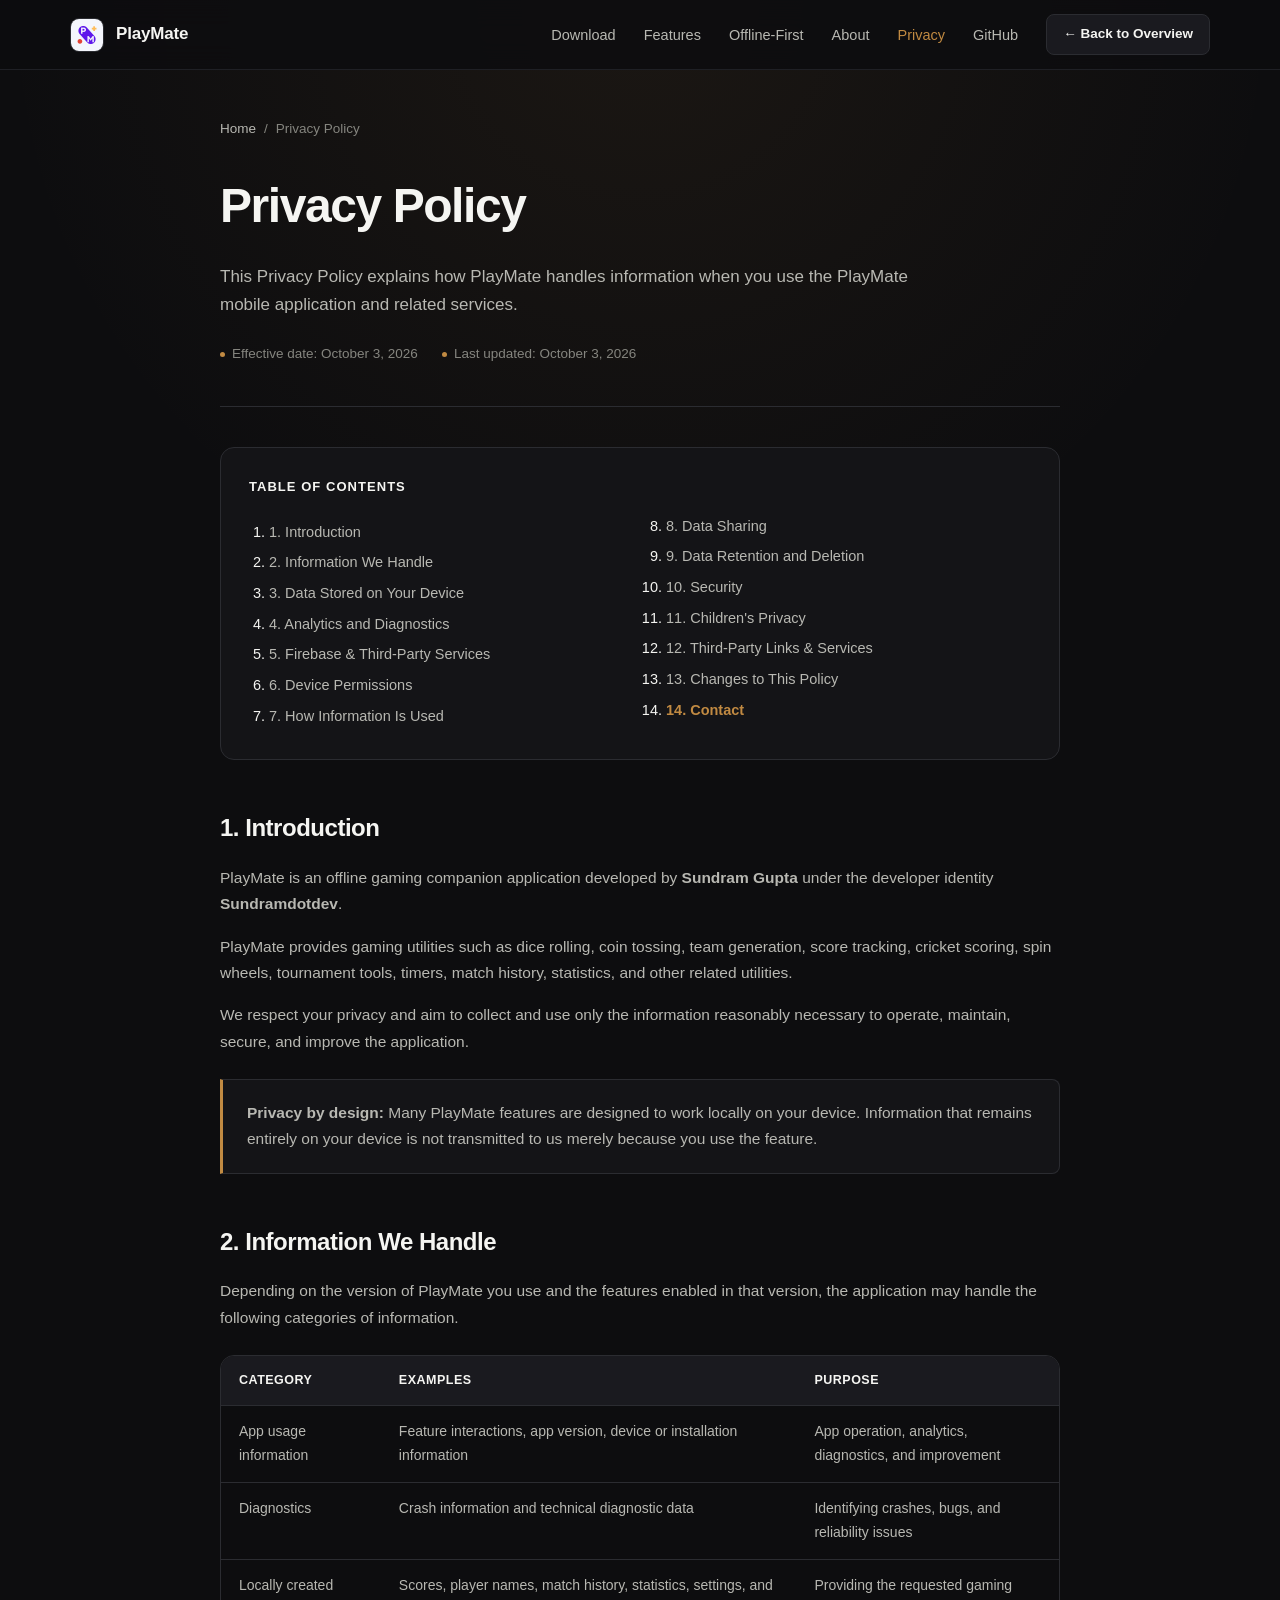
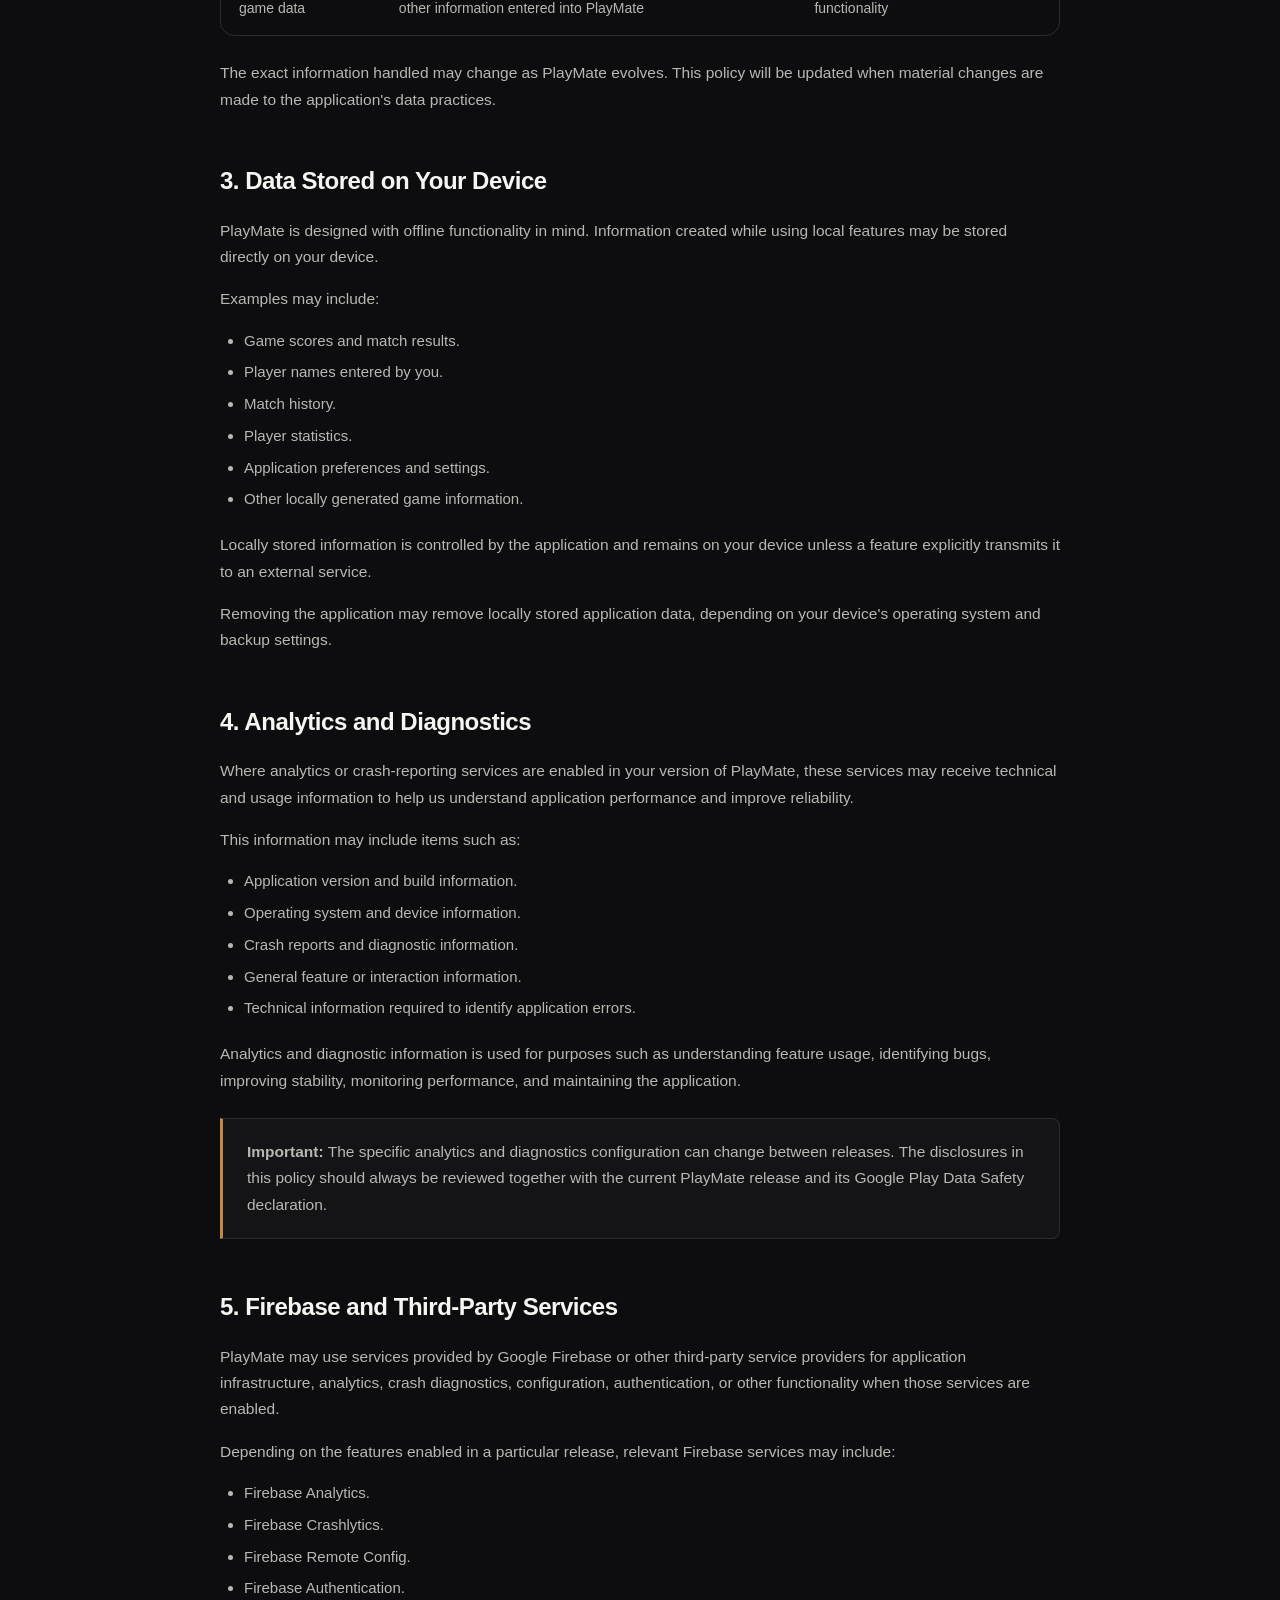
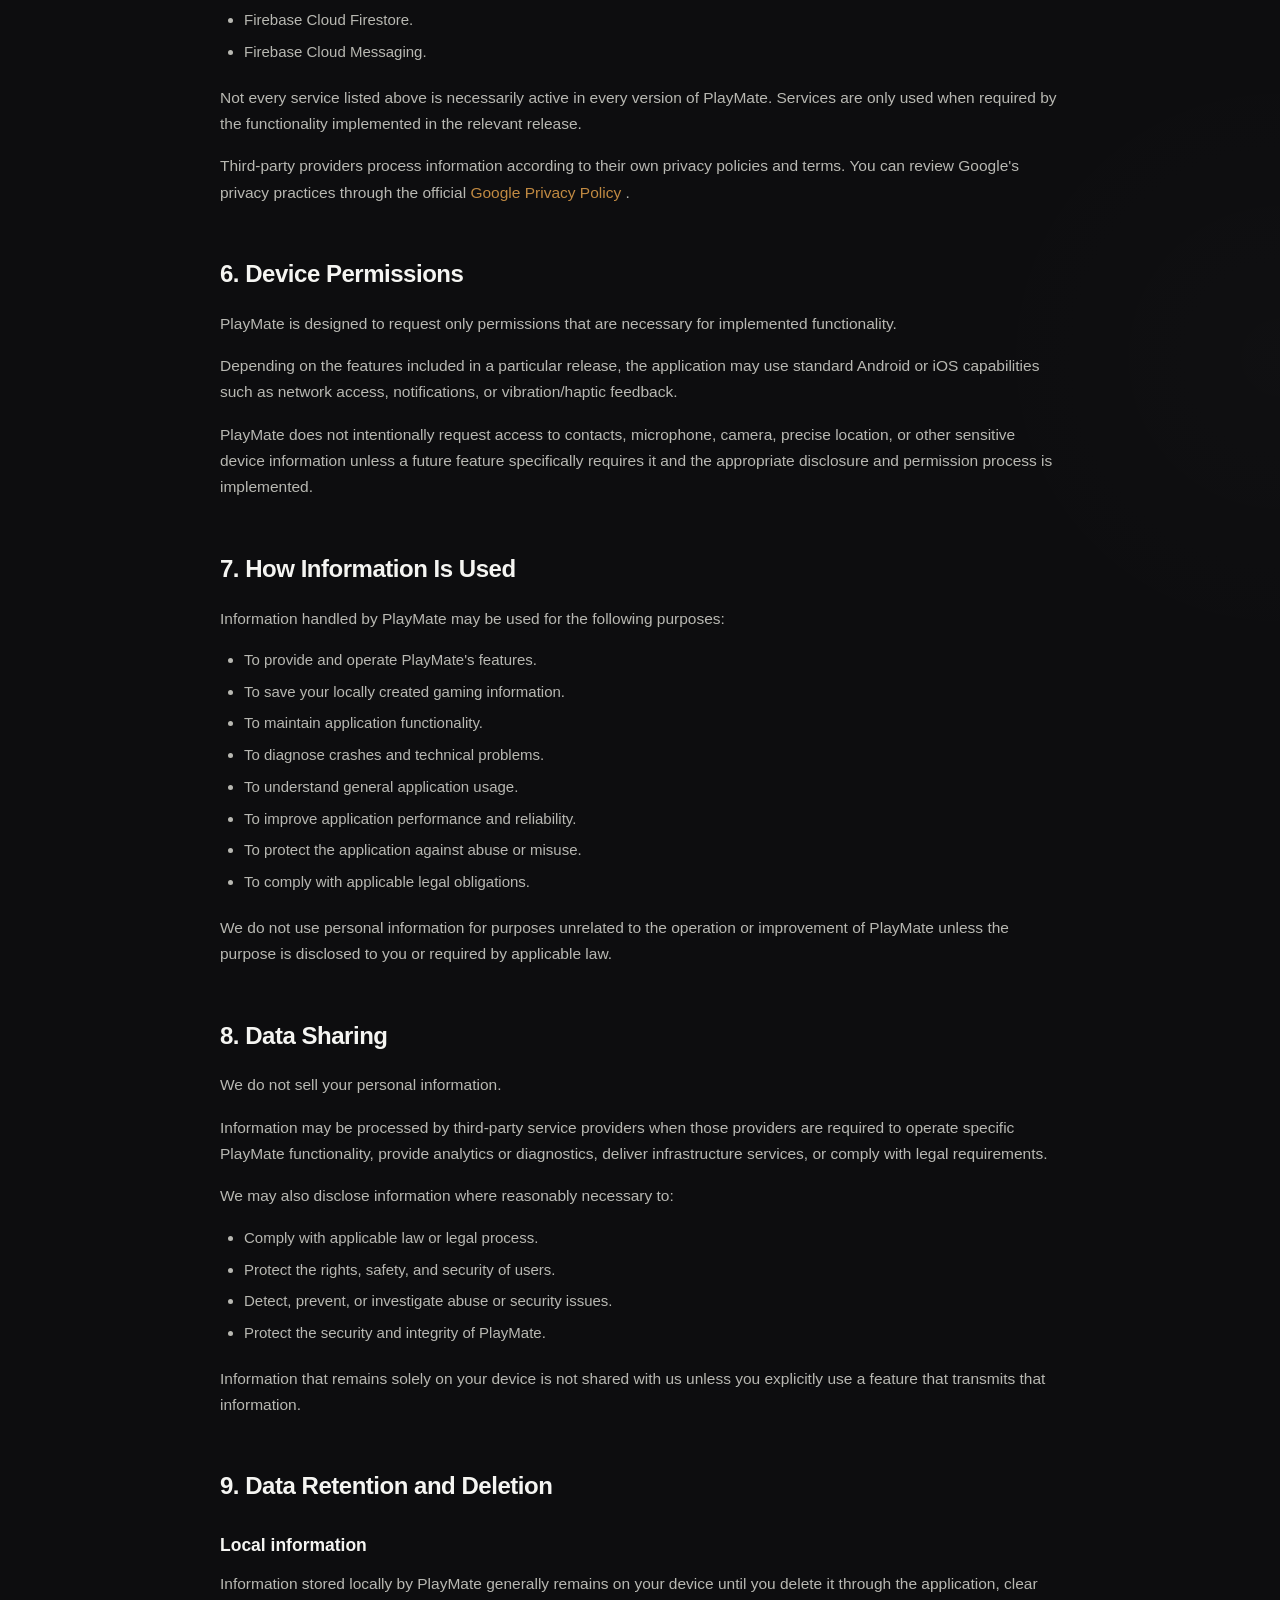
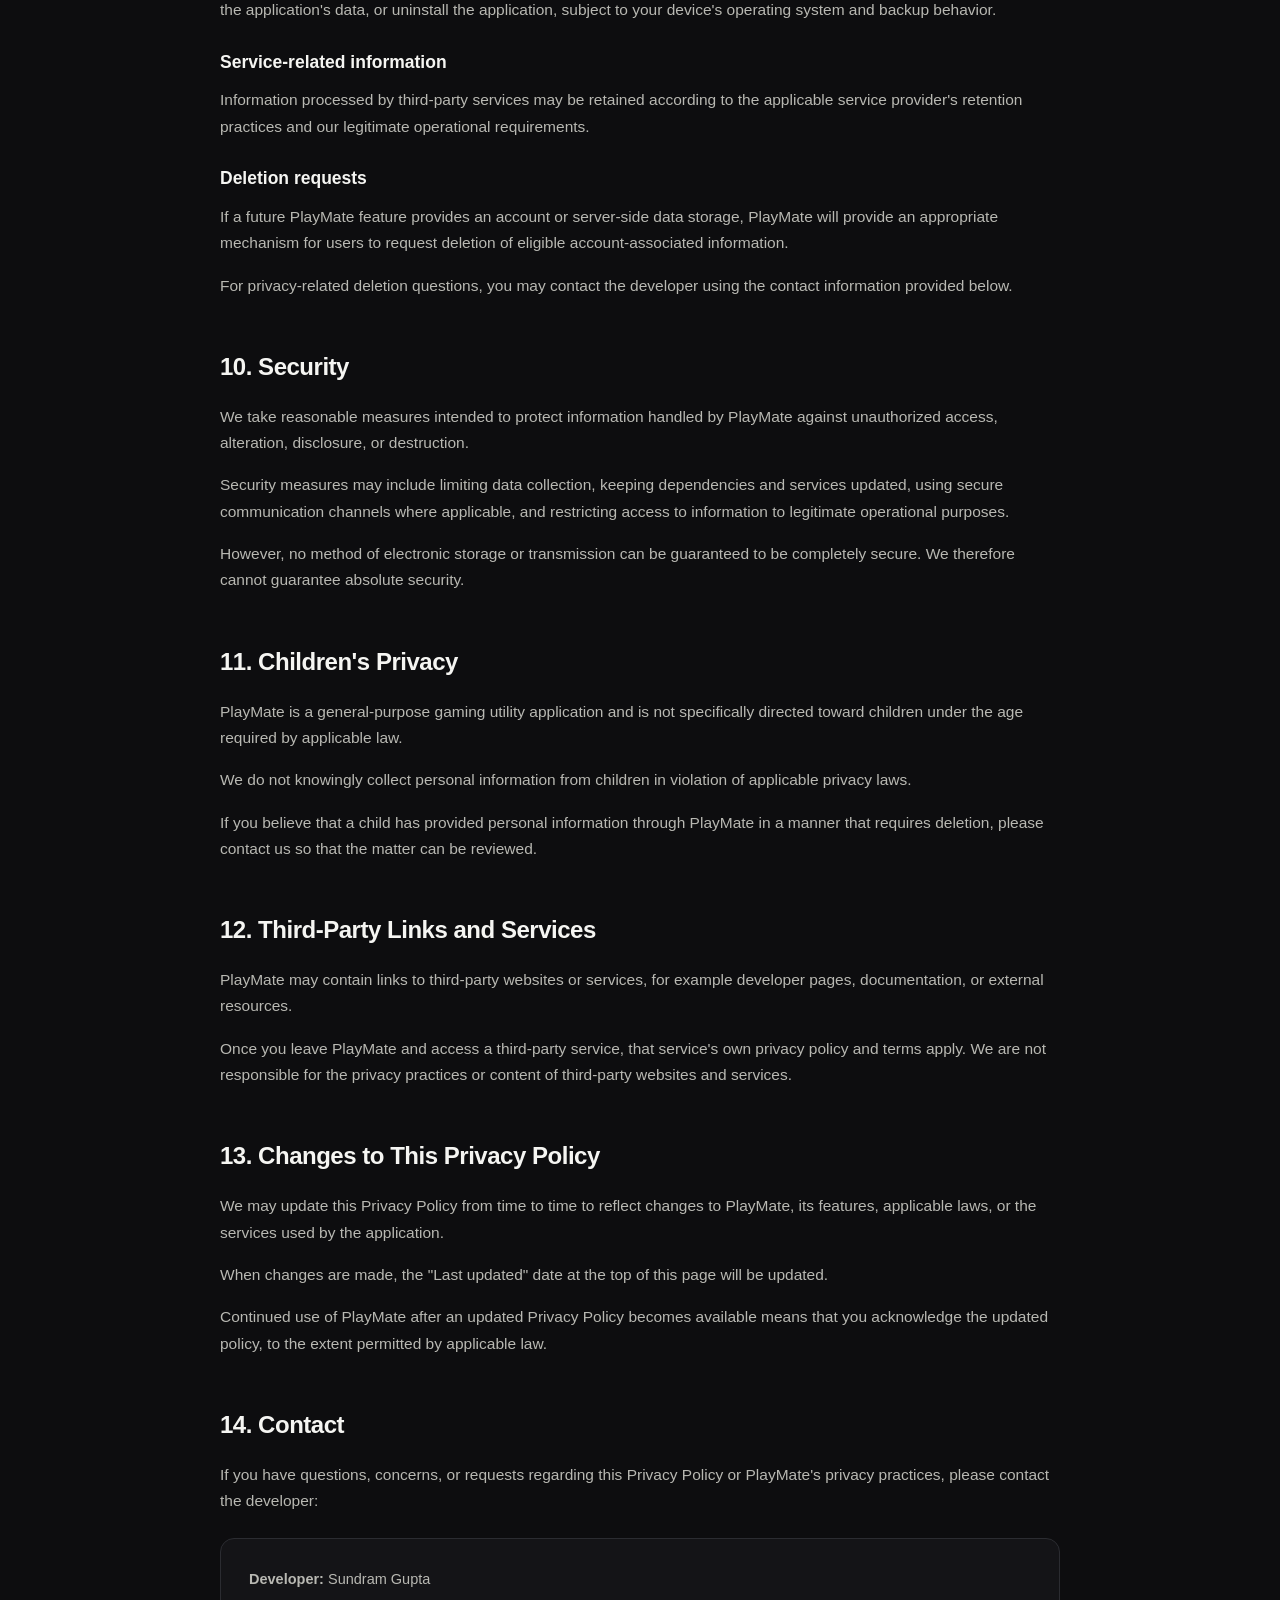
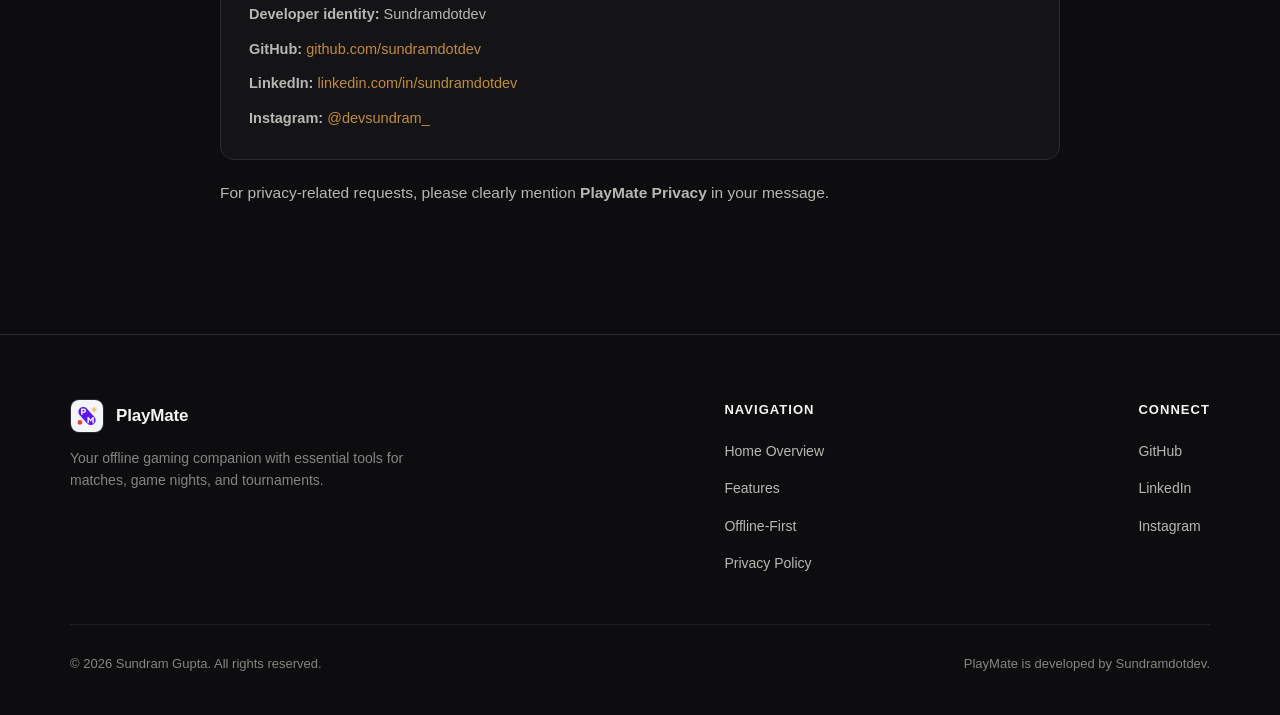
==== commit 0c66e944: "latest release and apkpure" ====
--- a/privacy-policy/index.html
+++ b/privacy-policy/index.html
@@ -86,6 +86,7 @@
 
       <nav aria-label="Main Navigation">
         <ul class="nav-links">
+          <li><a href="../#download" class="nav-link">Download</a></li>
           <li><a href="../#features" class="nav-link">Features</a></li>
           <li><a href="../#offline" class="nav-link">Offline-First</a></li>
           <li><a href="../#philosophy" class="nav-link">About</a></li>
--- a/css/styles.css
+++ b/css/styles.css
@@ -540,6 +540,181 @@
   font-size: 16.5px;
   color: var(--text-secondary);
   line-height: 1.65;
+}
+
+/* -------------------------------------------------------------
+   Download Releases Section
+   ------------------------------------------------------------- */
+.download-section {
+  background: var(--surface);
+  border-top: 1px solid var(--border);
+  border-bottom: 1px solid var(--border);
+}
+
+.download-grid {
+  display: grid;
+  grid-template-columns: repeat(auto-fit, minmax(320px, 1fr));
+  gap: 28px;
+  max-width: 900px;
+  margin-inline: auto;
+  margin-bottom: 32px;
+}
+
+.download-card {
+  background: var(--bg);
+  border: 1px solid var(--border);
+  border-radius: var(--radius-lg);
+  padding: 34px 28px;
+  display: flex;
+  flex-direction: column;
+  position: relative;
+  transition: transform 0.15s ease, border-color 0.15s ease, box-shadow 0.15s ease;
+}
+
+.download-card:hover {
+  border-color: rgba(193, 138, 66, 0.45);
+  transform: translateY(-2px);
+  box-shadow: 0 12px 28px rgba(0, 0, 0, 0.35);
+}
+
+.download-card.featured {
+  border-color: var(--accent);
+  background: linear-gradient(180deg, rgba(193, 138, 66, 0.05) 0%, var(--bg) 100%);
+}
+
+.download-card-header {
+  display: flex;
+  align-items: center;
+  justify-content: space-between;
+  margin-bottom: 20px;
+}
+
+.download-badge {
+  font-size: 11.5px;
+  font-weight: 700;
+  letter-spacing: 0.06em;
+  text-transform: uppercase;
+  padding: 4px 10px;
+  border-radius: var(--radius-pill);
+  background: var(--accent-subtle);
+  border: 1px solid rgba(193, 138, 66, 0.3);
+  color: var(--accent);
+}
+
+.download-badge.store {
+  background: var(--surface-2);
+  border-color: var(--border);
+  color: var(--text-secondary);
+}
+
+.download-icon-wrap {
+  width: 44px;
+  height: 44px;
+  border-radius: 12px;
+  background: var(--surface-2);
+  border: 1px solid var(--border);
+  display: flex;
+  align-items: center;
+  justify-content: center;
+  color: var(--accent);
+}
+
+.download-icon-wrap svg {
+  width: 22px;
+  height: 22px;
+}
+
+.download-card-title {
+  margin: 0 0 10px;
+  font-size: 21px;
+  font-weight: 750;
+  letter-spacing: -0.015em;
+  color: var(--text);
+}
+
+.download-card-desc {
+  margin: 0 0 20px;
+  font-size: 14.5px;
+  color: var(--text-secondary);
+  line-height: 1.6;
+}
+
+.download-meta-list {
+  display: flex;
+  flex-direction: column;
+  gap: 10px;
+  padding: 16px 0;
+  border-top: 1px solid var(--border-subtle);
+  border-bottom: 1px solid var(--border-subtle);
+  margin-bottom: 24px;
+}
+
+.download-meta-item {
+  display: flex;
+  justify-content: space-between;
+  align-items: center;
+  font-size: 13.5px;
+}
+
+.meta-label {
+  color: var(--text-muted);
+}
+
+.meta-value {
+  color: var(--text);
+  font-weight: 600;
+}
+
+.meta-value.font-mono {
+  font-family: var(--font-mono);
+  font-size: 12.5px;
+}
+
+.download-btn {
+  width: 100%;
+  padding: 14px 20px;
+  font-size: 15px;
+  margin-top: auto;
+}
+
+.download-btn svg {
+  width: 18px;
+  height: 18px;
+}
+
+.download-note {
+  max-width: 900px;
+  margin-inline: auto;
+  background: var(--bg);
+  border: 1px solid var(--border);
+  border-radius: var(--radius-md);
+  padding: 20px 24px;
+  display: flex;
+  align-items: flex-start;
+  gap: 16px;
+}
+
+.download-note-icon {
+  width: 24px;
+  height: 24px;
+  color: var(--accent);
+  flex-shrink: 0;
+  margin-top: 2px;
+}
+
+.download-note-icon svg {
+  width: 24px;
+  height: 24px;
+}
+
+.download-note-text {
+  font-size: 13.5px;
+  color: var(--text-secondary);
+  line-height: 1.6;
+}
+
+.download-note-text strong {
+  color: var(--text);
 }
 
 /* -------------------------------------------------------------
